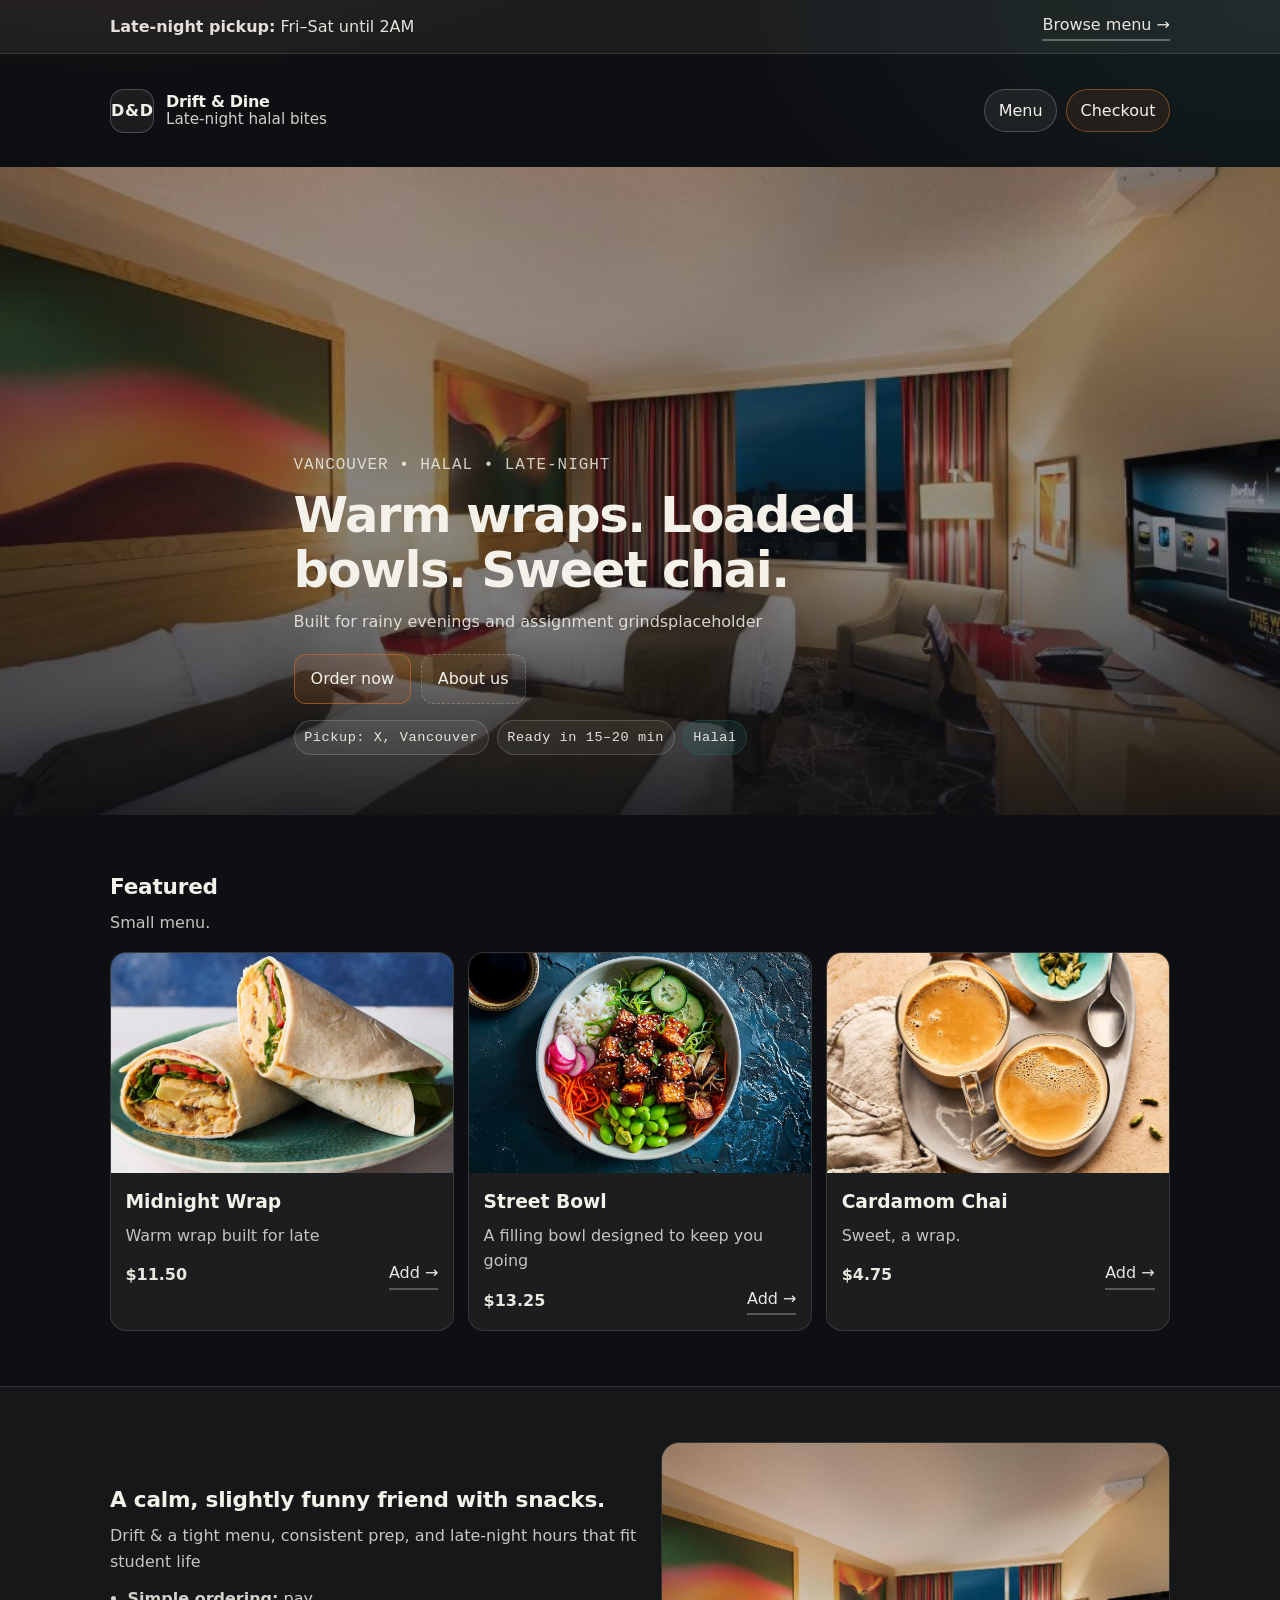
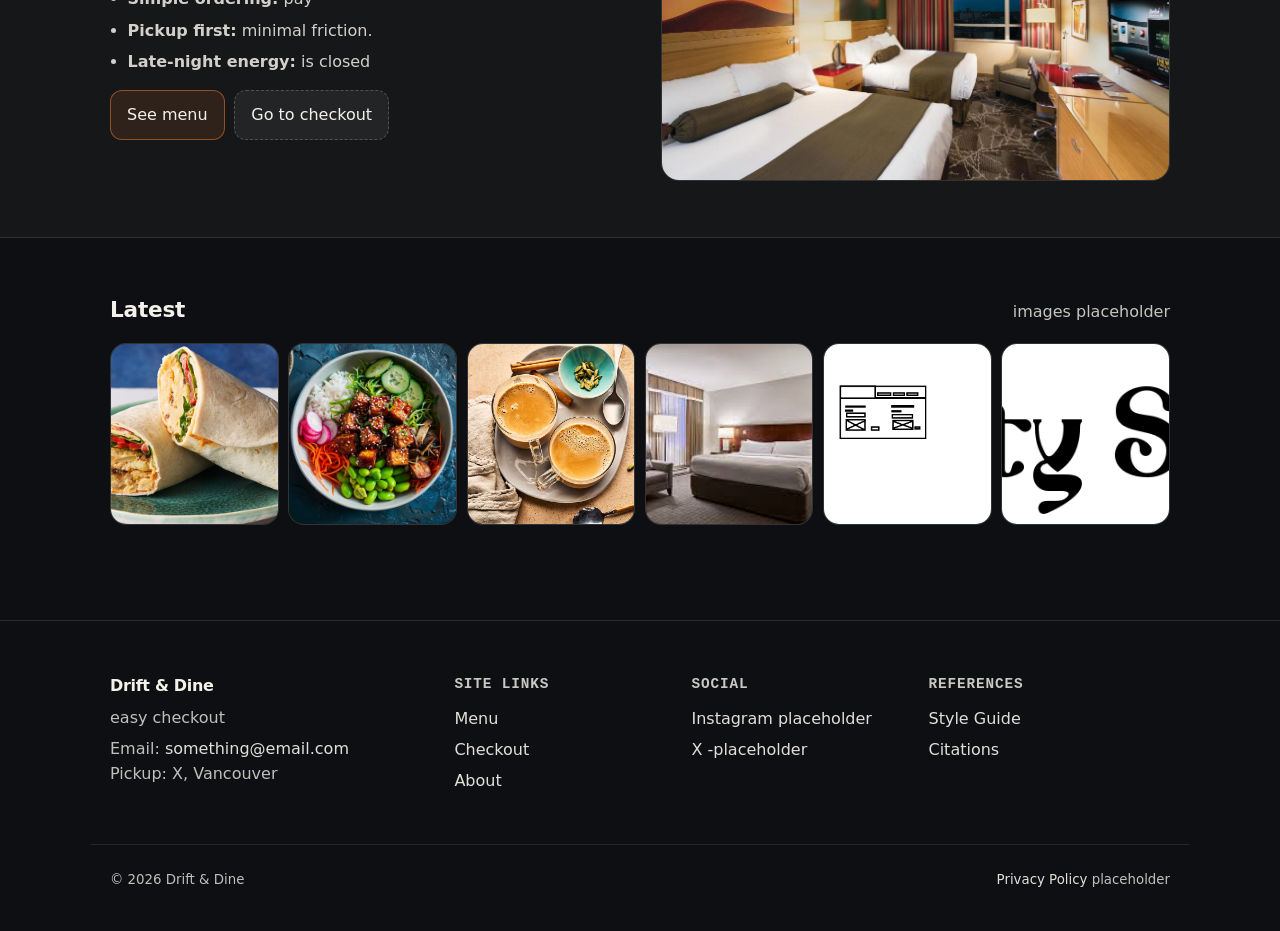
==== index.html @ fa048bf9 "Update index.html" ====
<!-- this is our new HOME -->
<!DOCTYPE html>
<html lang="en">
  <head>
    <meta charset="utf-8" />
    <meta name="viewport" content="width=device-width, initial-scale=1" />
    <title>Drift &amp; Dine Late night halal bites</title>
    <link rel="stylesheet" href="css/main.css" />
  </head>

  <body class="site">
    <a class="skip-link" href="#main">Skip to content</a>

    <div class="noticebar" role="region" aria-label="Announcement">
      <div class="container noticebar__inner">
        <p class="noticebar__text"><strong>Late-night pickup:</strong> Fri–Sat until 2AM</p>
        <a class="noticebar__link" href="prodlist.html">Browse menu →</a>
      </div>
    </div>

    <header class="header header--overlay">
      <div class="container header__row">
        <a class="brand" href="index.html" aria-label="Drift &amp; Dine home">
          <span class="brand__mark" aria-hidden="true">D&amp;D</span>
          <span class="brand__text">
            <span class="brand__name">Drift &amp; Dine</span>
            <span class="brand__tag">Late-night halal bites</span>
          </span>
        </a>
        <nav class="nav" aria-label="Primary">
          <a class="nav__link" href="prodlist.html">Menu</a>
          <a class="nav__link nav__link--cta" href="checkout.html">Checkout</a>
        </nav>
      </div>
    </header>
    <main id="main">
      <section class="hero" aria-label="Hero">
        <div class="hero__bg" aria-hidden="true"></div>
        <div class="hero__overlay" aria-hidden="true"></div>
        <div class="container hero__content">
          <p class="hero__kicker">Vancouver • halal • late-night</p>
          <h1 class="hero__title">Warm wraps. Loaded bowls. Sweet chai.</h1>
          <p class="hero__sub">
            Built for rainy evenings and assignment grindsplaceholder
          </p>
          <div class="hero__actions">
            <a class="btn btn--primary" href="prodlist.html">Order now</a>
            <a class="btn btn--ghost" href="about.html">About us</a>
          </div>

          <div class="chips" aria-label="Quick info">
            <span class="chip">Pickup: X, Vancouver</span>
            <span class="chip">Ready in 15–20 min</span>
            <span class="chip chip--mint">Halal</span>
          </div>
        </div>
      </section>

      <section class="section" aria-label="Featured items">
        <div class="container">
          <header class="section__head">
            <h2 class="section__title">Featured</h2>
            <p class="section__hint">Small menu.</p>
          </header>

          <div class="cards">
            <article class="card" aria-label="Midnight Wrap">
              <a class="card__media" href="prodlist.html#featured">
                <img src="img/featured-wrap.jpg" alt="Midnight Wrap" loading="lazy" />
              </a>
              <div class="card__body">
                <h3 class="card__title">Midnight Wrap</h3>
                <p class="card__desc">Warm wrap built for late</p>
                <div class="card__row">
                  <span class="price">$11.50</span>
                  <a class="link" href="checkout.html">Add →</a>
                </div>
              </div>
            </article>

            <article class="card" aria-label="Street Bowl">
              <a class="card__media" href="prodlist.html#all-items">
                <img src="img/street-bowl.jpg" alt="Street Bowl" loading="lazy" />
              </a>
              <div class="card__body">
                <h3 class="card__title">Street Bowl</h3>
                <p class="card__desc">A filling bowl designed to keep you going</p>
                <div class="card__row">
                  <span class="price">$13.25</span>
                  <a class="link" href="checkout.html">Add →</a>
                </div>
              </div>
            </article>

            <article class="card" aria-label="Cardamom Chai">
              <a class="card__media" href="prodlist.html#all-items">
                <img src="img/chai.jpg" alt="Cardamom Chai" loading="lazy" />
              </a>
              <div class="card__body">
                <h3 class="card__title">Cardamom Chai</h3>
                <p class="card__desc">Sweet, a wrap.</p>
                <div class="card__row">
                  <span class="price">$4.75</span>
                  <a class="link" href="checkout.html">Add →</a>
                </div>
              </div>
            </article>
          </div>
        </div>
      </section>

      <section class="section section--alt" aria-label="Story split">
        <div class="container split">
          <div class="split__copy">
            <h2 class="section__title">A calm, slightly funny friend with snacks.</h2>
            <p class="section__hint">
              Drift &amp; a tight menu, consistent prep, and late-night hours that fit student life
            </p>

            <ul class="bullets">
              <li><strong>Simple ordering:</strong>  pay</li>
              <li><strong>Pickup first:</strong> minimal friction.</li>
              <li><strong>Late-night energy:</strong>  is closed</li>
            </ul>
            <div class="actions">
              <a class="btn btn--primary" href="prodlist.html">See menu</a>
              <a class="btn btn--ghost" href="checkout.html">Go to checkout</a>
            </div>
          </div>
          <div class="split__media">
            <img src="img/room1.jpg" alt="Restaurant atmosphere placeholder" loading="lazy" />
          </div>
        </div>
      </section>

      <section class="section" aria-label="Gallery">
        <div class="container">
          <header class="section__head section__head--row">
            <h2 class="section__title">Latest</h2>
            <p class="section__hint">images placeholder</p>
          </header>

          <div class="grid" role="list" aria-label="Image grid">
            <a class="grid__item" href="prodlist.html" role="listitem"><img src="img/featured-wrap.jpg" alt="Wrap close-up" loading="lazy" /></a>
            <a class="grid__item" href="prodlist.html" role="listitem"><img src="img/street-bowl.jpg" alt="Bowl close-up" loading="lazy" /></a>
            <a class="grid__item" href="prodlist.html" role="listitem"><img src="img/chai.jpg" alt="Chai close-up" loading="lazy" /></a>
            <a class="grid__item" href="about.html" role="listitem"><img src="img/hotel.jfif" alt="Atmosphere placeholder image" loading="lazy" /></a>
            <a class="grid__item" href="about.html" role="listitem"><img src="img/mockup.png" alt="Brand mockup placeholder" loading="lazy" /></a>
            <a class="grid__item" href="about.html" role="listitem"><img src="img/reality-stone.png" alt="Texture placeholder image" loading="lazy" /></a>

            <!-- Steven## add later
              img/gallery-1.jpg
              img/gallery-2.jpg
              img/gallery-3.jpg
            -->
          </div>
        </div>
      </section>
    </main>

    <footer class="footer" aria-label="Site footer">
      <div class="container footer__grid">
        <div class="footer__brand">
          <p class="footer__logo">Drift &amp; Dine</p>
          <p class="footer__muted">
            easy checkout
          </p>
          <p class="footer__muted">
            Email: <a href="mailto:something@email.com">something@email.com</a><br />
            Pickup: X, Vancouver
          </p>
        </div>

        <nav class="footer__col" aria-label="Site links">
          <h2 class="footer__title">Site links</h2>
          <a href="prodlist.html">Menu</a>
          <a href="checkout.html">Checkout</a>
          <a href="about.html">About</a>
        </nav>

        <div class="footer__col" aria-label="Social links">
          <h2 class="footer__title">Social</h2>
          <a href="#">Instagram placeholder</a>
          <a href="#">X -placeholder</a>
        </div>

        <div class="footer__col" aria-label="References">
          <h2 class="footer__title">References</h2>
          <a href="styleguide.html"> Style Guide</a>
          <a href="styleguide.html#citations">Citations</a>
        </div>
      </div>

      <div class="container footer__bar" aria-label="Footer legal">
        <p class="footer__muted"><small>© 2026 Drift &amp; Dine</small></p>
        <p class="footer__muted"><small><a href="#">Privacy Policy</a> placeholder</small></p>
      </div>
    </footer>
  </body>
</html>
---- css/main.css ----
/*  Created a new one, optimized */
*,
*::before,
*::after{
  box-sizing: border-box;
}
html{
  scroll-behavior: smooth;
}
body{
  margin: 0;
  line-height: 1.6;
  -webkit-font-smoothing: antialiased;
  text-rendering: optimizeLegibility;
}
img{
  display: block;
  max-width: 100%;
  height: auto;
}
a{
  color: inherit;
}

/*  tokens  */
:root{
  --bg: #0E0F12;
  --paper: #F4F1EA;
  --ink: #101318;

  --muted-on-dark: rgba(244,241,234,0.80);
  --muted-on-light: rgba(16,19,24,0.72);

  --line-dark: rgba(244,241,234,0.12);
  --line-light: rgba(16,19,24,0.12);

  --accent: #C86B2B;
  --accent-2: #2A7F75;

  --radius: 16px;
  --max: 1100px;

  --mono: ui-monospace, SFMono-Regular, Menlo, Monaco, Consolas, "Liberation Mono", monospace;
  --sans: system-ui, -apple-system, Segoe UI, Roboto, Arial, sans-serif;

  --shadow: 0 18px 48px rgba(0,0,0,0.35);
}

/*  Layout Helpers */
.container{
  max-width: var(--max);
  margin: 0 auto;
  padding: 1.25rem;
}

/*  Skip Link  */
.skip-link{
  position: absolute;
  left: -999px;
  top: 0;
  padding: 0.6rem 0.9rem;
  background: #fff;
  color: var(--ink);
  border-radius: 12px;
  border: 1px solid rgba(16,19,24,0.18);
}
.skip-link:focus{
  left: 1rem;
  top: 1rem;
  z-index: 999;
}

/*  Site Background  */
.site{
  font-family: var(--sans);
  background:
    radial-gradient(1200px 600px at 10% -10%, rgba(200,107,43,0.20), transparent 55%),
    radial-gradient(900px 520px at 100% 0%, rgba(42,127,117,0.14), transparent 60%),
    var(--bg);
  color: var(--paper);
}

/*  Notice Bar  */
.noticebar{
  background: rgba(244,241,234,0.06);
  border-bottom: 1px solid var(--line-dark);
}
.noticebar__inner{
  display: flex;
  align-items: center;
  justify-content: space-between;
  gap: 1rem;
  flex-wrap: wrap;
  padding-top: 0.75rem;
  padding-bottom: 0.75rem;
}
.noticebar__text{
  margin: 0;
  color: rgba(244,241,234,0.92);
}
.noticebar__link{
  color: rgba(244,241,234,0.95);
  text-decoration: none;
  border-bottom: 2px solid rgba(244,241,234,0.32);
  padding-bottom: 0.1rem;
}
.noticebar__link:hover{
  color: var(--accent);
  border-bottom-color: rgba(200,107,43,0.55);
}

/*  Header  */
.header{
  padding: 0.9rem 0;
}
.header--overlay{
  background: transparent;
}
.header__row{
  display: flex;
  align-items: center;
  justify-content: space-between;
  gap: 1rem;
  flex-wrap: wrap;
}

/* Brand */
.brand{
  display: flex;
  gap: 0.75rem;
  align-items: center;
  text-decoration: none;
  color: var(--paper);
}
.brand:focus-visible{
  outline: 3px solid rgba(200,107,43,0.35);
  outline-offset: 4px;
  border-radius: 12px;
}
.brand__mark{
  width: 44px;
  height: 44px;
  border-radius: 14px;
  display: grid;
  place-items: center;
  font-weight: 900;
  letter-spacing: 0.05em;
  border: 1px solid rgba(244,241,234,0.22);
  background: rgba(244,241,234,0.06);
}
.brand__text{
  display: grid;
  line-height: 1.1;
}
.brand__name{
  font-weight: 900;
  letter-spacing: -0.02em;
}
.brand__tag{
  opacity: 0.85;
  font-size: 0.95rem;
}

/* Nav */
.nav{
  display: flex;
  gap: 0.55rem;
  align-items: center;
  flex-wrap: wrap;
  justify-content: flex-end;
}
.nav__link{
  display: inline-block;
  padding: 0.5rem 0.85rem;
  border-radius: 999px;
  text-decoration: none;
  color: var(--paper);
  border: 1px solid rgba(244,241,234,0.22);
  background: rgba(244,241,234,0.06);
  transition: transform 0.2s ease, border-color 0.2s ease, background 0.2s ease;
}
.nav__link:hover{
  border-color: rgba(200,107,43,0.65);
  background: rgba(200,107,43,0.12);
  transform: translateY(-1px);
}
.nav__link:focus-visible{
  outline: 3px solid rgba(200,107,43,0.35);
  outline-offset: 2px;
}
.nav__link[aria-current="page"]{
  border-color: rgba(200,107,43,0.85);
  background: rgba(200,107,43,0.16);
}
.nav__link--cta{
  border-color: rgba(200,107,43,0.55);
  background: rgba(200,107,43,0.10);
}

/* Typography Helpers */
.h1{
  margin: 0;
  font-size: clamp(1.8rem, 3.8vw, 2.6rem);
  letter-spacing: -0.03em;
}
.h3{
  margin: 1rem 0 0.35rem;
  font-size: 1.1rem;
}

/*  Buttons  */
.btn{
  display: inline-block;
  text-align: center;
  padding: 0.7rem 1rem;
  border-radius: 12px;
  border: 1px solid rgba(244,241,234,0.22);
  background: rgba(244,241,234,0.06);
  color: var(--paper);
  text-decoration: none;
  cursor: pointer;
  transition: transform 0.2s ease, border-color 0.2s ease, background 0.2s ease;
}
.btn:hover{
  border-color: rgba(200,107,43,0.75);
  background: rgba(200,107,43,0.12);
  transform: translateY(-1px);
}
.btn:focus-visible{
  outline: 3px solid rgba(200,107,43,0.35);
  outline-offset: 2px;
}
.btn--primary{
  border-color: rgba(200,107,43,0.65);
  background: rgba(200,107,43,0.14);
}
.btn--ghost{
  border-style: dashed;
}

/* actual hero page, not landing.  */
.hero{
  position: relative;
  min-height: 72vh;
  display: grid;
  align-items: end;
  padding: 3rem 0 2.5rem;
}
.hero--short{
  min-height: 52vh;
}
.hero__bg{
  position: absolute;
  inset: 0;
  background: url("../img/room1.jpg") center/cover no-repeat;
  filter: saturate(0.95) contrast(1.05);
}
.hero__bg--about{
  background: url("../img/hotel.jfif") center/cover no-repeat;
}
.hero__overlay{
  position: absolute;
  inset: 0;
  background: linear-gradient(to top, rgba(14,15,18,0.90), rgba(14,15,18,0.42) 45%, rgba(14,15,18,0.22));
}
.hero__content{
  position: relative;
  max-width: 72ch;
}
.hero__kicker{
  margin: 0 0 0.6rem;
  font-family: var(--mono);
  letter-spacing: 0.06em;
  text-transform: uppercase;
  color: rgba(244,241,234,0.82);
}
.hero__title{
  margin: 0 0 0.75rem;
  font-size: clamp(2rem, 4.4vw, 3.1rem);
  line-height: 1.1;
  letter-spacing: -0.03em;
}
.hero__sub{
  margin: 0 0 1.2rem;
  color: rgba(244,241,234,0.85);
}
.hero__actions{
  display: flex;
  gap: 0.6rem;
  flex-wrap: wrap;
  align-items: center;
  margin-top: 0.6rem;
}
.chips{
  display: flex;
  gap: 0.5rem;
  flex-wrap: wrap;
  align-items: center;
  margin-top: 1rem;
}
.chip{
  display: inline-block;
  padding: 0.35rem 0.6rem;
  border-radius: 999px;
  font-family: var(--mono);
  font-size: 0.85rem;
  letter-spacing: 0.04em;
  border: 1px solid rgba(244,241,234,0.18);
  background: rgba(244,241,234,0.06);
  color: rgba(244,241,234,0.92);
}
.chip--mint{
  border-color: rgba(42,127,117,0.28);
  background: rgba(42,127,117,0.16);
}

/*  Sections */
.section{
  padding: 2.2rem 0;
}
.section--alt{
  background: rgba(244,241,234,0.03);
  border-top: 1px solid var(--line-dark);
  border-bottom: 1px solid var(--line-dark);
}
.section__head{
  margin-bottom: 1rem;
}
.section__head--row{
  display: flex;
  align-items: baseline;
  justify-content: space-between;
  gap: 1rem;
  flex-wrap: wrap;
}
.section__title{
  margin: 0;
  font-size: 1.35rem;
  letter-spacing: -0.01em;
}
.section__hint{
  margin: 0.35rem 0 0;
  color: var(--muted-on-dark);
  max-width: 80ch;
}

/*  Cards-home  */
.cards{
  display: grid;
  grid-template-columns: repeat(3, minmax(0, 1fr));
  gap: 0.9rem;
}
.card{
  background: rgba(244,241,234,0.06);
  border: 1px solid rgba(244,241,234,0.12);
  border-radius: var(--radius);
  overflow: hidden;
}
.card__media img{
  width: 100%;
  height: 220px;
  object-fit: cover;
  border: 0;
  border-radius: 0;
}
.card__body{
  padding: 0.9rem;
}
.card__title{
  margin: 0;
}
.card__desc{
  margin: 0.35rem 0 0.75rem;
  color: rgba(244,241,234,0.78);
}
.card__row{
  display: flex;
  justify-content: space-between;
  align-items: center;
  gap: 0.8rem;
}
.price{
  font-weight: 800;
  color: rgba(244,241,234,0.95);
}
.link{
  color: rgba(244,241,234,0.95);
  text-decoration: none;
  border-bottom: 2px solid rgba(244,241,234,0.28);
  padding-bottom: 0.1rem;
}
.link:hover{
  color: var(--accent);
  border-bottom-color: rgba(200,107,43,0.55);
}

/*  Split section  */
.split{
  display: grid;
  grid-template-columns: 1.05fr 1fr;
  gap: 1rem;
  align-items: center;
}
.split__media img{
  border-radius: 18px;
  border: 1px solid rgba(244,241,234,0.12);
}

/* bullets, actions */
.bullets{
  margin: 0.75rem 0 0;
  padding-left: 1.1rem;
  color: rgba(244,241,234,0.85);
}
.bullets li{
  margin: 0.35rem 0;
}
.actions{
  margin-top: 1rem;
  display: flex;
  gap: 0.6rem;
  flex-wrap: wrap;
}

/* Callout */
.callout{
  margin-top: 0.9rem;
  padding: 0.9rem;
  border-radius: var(--radius);
  border: 1px dashed rgba(244,241,234,0.18);
  background: rgba(244,241,234,0.06);
}
.muted{
  color: rgba(244,241,234,0.72);
}

/*  Gallery Grid placeholder for now */
.grid{
  display: grid;
  grid-template-columns: repeat(6, minmax(0, 1fr));
  gap: 0.6rem;
}
.grid__item{
  display: block;
  border-radius: var(--radius);
  overflow: hidden;
  border: 1px solid rgba(244,241,234,0.12);
  background: rgba(244,241,234,0.04);
}
.grid__item img{
  width: 100%;
  height: 180px;
  object-fit: cover;
  border: 0;
  border-radius: 0;
}
.grid__item:hover{
  border-color: rgba(200,107,43,0.55);
}

/*  Footer  */
.footer{
  margin-top: 2.5rem;
  border-top: 1px solid var(--line-dark);
  padding: 2rem 0 1.2rem;
}
.footer a{
  color: rgba(244,241,234,0.92);
  text-decoration: none;
}
.footer a:hover{
  color: var(--accent);
}
.footer__grid{
  display: grid;
  grid-template-columns: 1.2fr 0.8fr 0.8fr 0.9fr;
  gap: 1.4rem;
  align-items: start;
}
.footer__logo{
  margin: 0 0 0.35rem;
  font-weight: 900;
  letter-spacing: -0.02em;
}
.footer__title{
  margin: 0 0 0.6rem;
  font-family: var(--mono);
  letter-spacing: 0.06em;
  text-transform: uppercase;
  font-size: 0.9rem;
  color: rgba(244,241,234,0.82);
}
.footer__muted{
  margin: 0.35rem 0 0;
  color: rgba(244,241,234,0.78);
}
.footer__col a{
  display: block;
  margin: 0.35rem 0;
}
.footer__bar{
  margin-top: 1.5rem;
  padding-top: 1rem;
  border-top: 1px solid rgba(244,241,234,0.10);
  display: flex;
  justify-content: space-between;
  gap: 1rem;
  flex-wrap: wrap;
}

/*  Menu Page Components*/
.subnav{
  display: flex;
  flex-wrap: wrap;
  gap: 0.5rem;
  margin: 0.75rem 0 1rem;
}
.subnav__link{
  display: inline-block;
  padding: 0.45rem 0.75rem;
  border-radius: 999px;
  text-decoration: none;
  border: 1px solid rgba(244,241,234,0.16);
  background: rgba(244,241,234,0.06);
  color: rgba(244,241,234,0.92);
}
.subnav__link:hover{
  border-color: rgba(200,107,43,0.55);
  background: rgba(200,107,43,0.10);
}

/* Featured block */
.feature{
  display: grid;
  grid-template-columns: 1.2fr 1fr;
  gap: 1rem;
  margin-top: 0.5rem;
  padding: 1rem;
  border-radius: var(--radius);
  border: 1px solid rgba(244,241,234,0.12);
  background: linear-gradient(180deg, rgba(200,107,43,0.10), rgba(42,127,117,0.08));
}
.feature__media img{
  width: 100%;
  border-radius: 14px;
  border: 1px solid rgba(244,241,234,0.12);
}
.feature__title{
  margin: 0;
  font-size: 1.4rem;
  letter-spacing: -0.01em;
}
.feature__copy{
  margin: 0.45rem 0 0.7rem;
  color: rgba(244,241,234,0.82);
}
.feature__meta{
  display: flex;
  flex-wrap: wrap;
  gap: 0.5rem;
  align-items: center;
  margin-bottom: 0.75rem;
}
.pill{
  display: inline-block;
  padding: 0.25rem 0.55rem;
  border-radius: 999px;
  font-family: var(--mono);
  font-size: 0.8rem;
  letter-spacing: 0.05em;
  border: 1px solid rgba(244,241,234,0.18);
  background: rgba(244,241,234,0.06);
  color: rgba(244,241,234,0.86);
}
.pill--mint{
  background: rgba(42,127,117,0.18);
  border-color: rgba(42,127,117,0.28);
}

/* Product grid */
.product-grid{
  display: grid;
  grid-template-columns: repeat(3, minmax(0, 1fr));
  gap: 0.9rem;
  margin-top: 0.9rem;
}
.product{
  border: 1px solid rgba(244,241,234,0.12);
  border-radius: var(--radius);
  background: rgba(244,241,234,0.06);
  overflow: hidden;
  display: grid;
  grid-template-rows: auto 1fr;
}
.product__media{
  display: block;
}
.product__media img{
  width: 100%;
  height: 220px;
  object-fit: cover;
  border: 0;
  border-radius: 0;
}
.product__body{
  padding: 0.85rem;
  display: grid;
  gap: 0.35rem;
}
.product__title{
  margin: 0;
  font-size: 1.05rem;
}
.product__desc{
  margin: 0;
  color: rgba(244,241,234,0.78);
}
.product__row{
  display: flex;
  justify-content: space-between;
  align-items: center;
  gap: 0.75rem;
  margin-top: 0.25rem;
}
.pilllink{
  display: inline-block;
  padding: 0.35rem 0.65rem;
  border-radius: 999px;
  font-family: var(--mono);
  font-size: 0.8rem;
  letter-spacing: 0.05em;
  text-decoration: none;
  border: 1px solid rgba(200,107,43,0.55);
  background: rgba(200,107,43,0.12);
  color: rgba(244,241,234,0.92);
}
.pilllink:hover{
  border-color: rgba(200,107,43,0.85);
  background: rgba(200,107,43,0.18);
}
.placeholder{
  display: grid;
  place-items: center;
  height: 220px;
  font-size: 2rem;
  border-bottom: 1px solid rgba(244,241,234,0.12);
  background: rgba(0,0,0,0.18);
  color: rgba(244,241,234,0.70);
}

/* Notice box */
.notice{
  border: 1px dashed rgba(244,241,234,0.18);
  border-radius: var(--radius);
  padding: 0.85rem;
  background: rgba(244,241,234,0.06);
}
.notice p{
  margin: 0.35rem 0;
}

/*  Checkout Components  */
.checkout{
  display: grid;
  grid-template-columns: 1fr 1fr;
  gap: 1rem;
  align-items: start;
  margin-top: 1rem;
}
.panel{
  background: rgba(244,241,234,0.06);
  border: 1px solid rgba(244,241,234,0.12);
  border-radius: var(--radius);
  padding: 1rem;
}
.panel__head{
  display: flex;
  justify-content: space-between;
  align-items: center;
  gap: 0.75rem;
  margin-bottom: 0.6rem;
}
.panel__title{
  margin: 0;
  font-size: 1.15rem;
}
.tag{
  font-family: var(--mono);
  font-size: 0.8rem;
  letter-spacing: 0.06em;
  text-transform: uppercase;
  padding: 0.25rem 0.55rem;
  border-radius: 999px;
  border: 1px solid rgba(244,241,234,0.18);
  background: rgba(244,241,234,0.06);
  color: rgba(244,241,234,0.86);
}

.cart{
  list-style: none;
  padding: 0;
  margin: 0;
}
.cart__row{
  display: flex;
  justify-content: space-between;
  gap: 1rem;
  padding: 0.7rem 0;
  border-bottom: 1px solid rgba(244,241,234,0.10);
}
.cart__row:last-child{
  border-bottom: none;
}
.cart__name{
  font-weight: 800;
}
.cart__meta{
  display: block;
  font-size: 0.92rem;
  color: rgba(244,241,234,0.72);
}
.cart__price{
  font-weight: 800;
}

.totals{
  margin-top: 0.9rem;
  display: grid;
  gap: 0.35rem;
}
.totals__row{
  display: flex;
  justify-content: space-between;
  gap: 1rem;
}
.totals__row--grand{
  margin-top: 0.35rem;
  padding-top: 0.6rem;
  border-top: 1px solid rgba(244,241,234,0.12);
}

/* Forms */
.form{
  display: grid;
  gap: 0.9rem;
}
.fieldset{
  border: 1px dashed rgba(244,241,234,0.18);
  border-radius: 14px;
  padding: 0.8rem;
  background: rgba(0,0,0,0.12);
  margin: 0;
}
legend{
  font-family: var(--mono);
  font-size: 0.85rem;
  letter-spacing: 0.06em;
  text-transform: uppercase;
  padding: 0 0.4rem;
  color: rgba(244,241,234,0.78);
}
.field{
  display: grid;
  gap: 0.35rem;
  margin-top: 0.55rem;
}
.field:first-child{
  margin-top: 0;
}
label{
  display: inline-block;
  margin: 0.35rem 0 0.25rem;
  font-weight: 700;
  color: rgba(244,241,234,0.90);
  border-bottom: 2px solid rgba(244,241,234,0.14);
  padding-bottom: 0.15rem;
}
input[type="text"],
input[type="email"],
input[type="tel"]{
  width: 100%;
  padding: 0.65rem 0.8rem;
  border-radius: 12px;
  border: 1px solid rgba(244,241,234,0.18);
  background: rgba(244,241,234,0.06);
  color: rgba(244,241,234,0.92);
  transition: border-color 0.2s ease, box-shadow 0.2s ease, background 0.2s ease;
}
input::placeholder{
  color: rgba(244,241,234,0.60);
}
input:hover{
  border-color: rgba(244,241,234,0.28);
}
input:focus{
  outline: none;
  border-color: rgba(200,107,43,0.75);
  box-shadow: 0 0 0 4px rgba(200,107,43,0.18);
}
.choice{
  display: flex;
  gap: 0.6rem;
  align-items: baseline;
  margin-top: 0.45rem;
  color: rgba(244,241,234,0.90);
}
input[type="radio"]{
  accent-color: var(--accent);
}

/* Payment  */
.fieldgrid{
  display: grid;
  grid-template-columns: 1fr 1fr 1fr;
  gap: 0.6rem;
  margin-top: 0.75rem;
}

.actions--stack{
  display: grid;
  gap: 0.55rem;
}

/*  Team  */
.team{
  display: grid;
  grid-template-columns: repeat(3, minmax(0, 1fr));
  gap: 0.9rem;
}
.person{
  border-radius: var(--radius);
  border: 1px solid rgba(244,241,234,0.12);
  background: rgba(244,241,234,0.06);
  padding: 0.9rem;
  display: grid;
  gap: 0.7rem;
}
.person__media{
  height: 160px;
  border-radius: var(--radius);
  border: 1px dashed rgba(244,241,234,0.22);
  display: grid;
  place-items: center;
  color: rgba(244,241,234,0.75);
  background: rgba(0,0,0,0.16);
}
.person__name{
  margin: 0;
}

/*  Responsiveness added/updated */
@media (max-width: 980px){
  .cards{ grid-template-columns: 1fr 1fr; }
  .grid{ grid-template-columns: repeat(3, minmax(0, 1fr)); }
  .split{ grid-template-columns: 1fr; }
  .footer__grid{ grid-template-columns: 1fr 1fr; }
  .feature{ grid-template-columns: 1fr; }
  .product-grid{ grid-template-columns: repeat(2, minmax(0, 1fr)); }
  .checkout{ grid-template-columns: 1fr; }
  .team{ grid-template-columns: 1fr 1fr; }
}
@media (max-width: 560px){
  .nav__link{ width: 100%; text-align: center; }
  .cards{ grid-template-columns: 1fr; }
  .grid{ grid-template-columns: 1fr 1fr; }
  .product-grid{ grid-template-columns: 1fr; }
  .fieldgrid{ grid-template-columns: 1fr; }
  .team{ grid-template-columns: 1fr; }
}
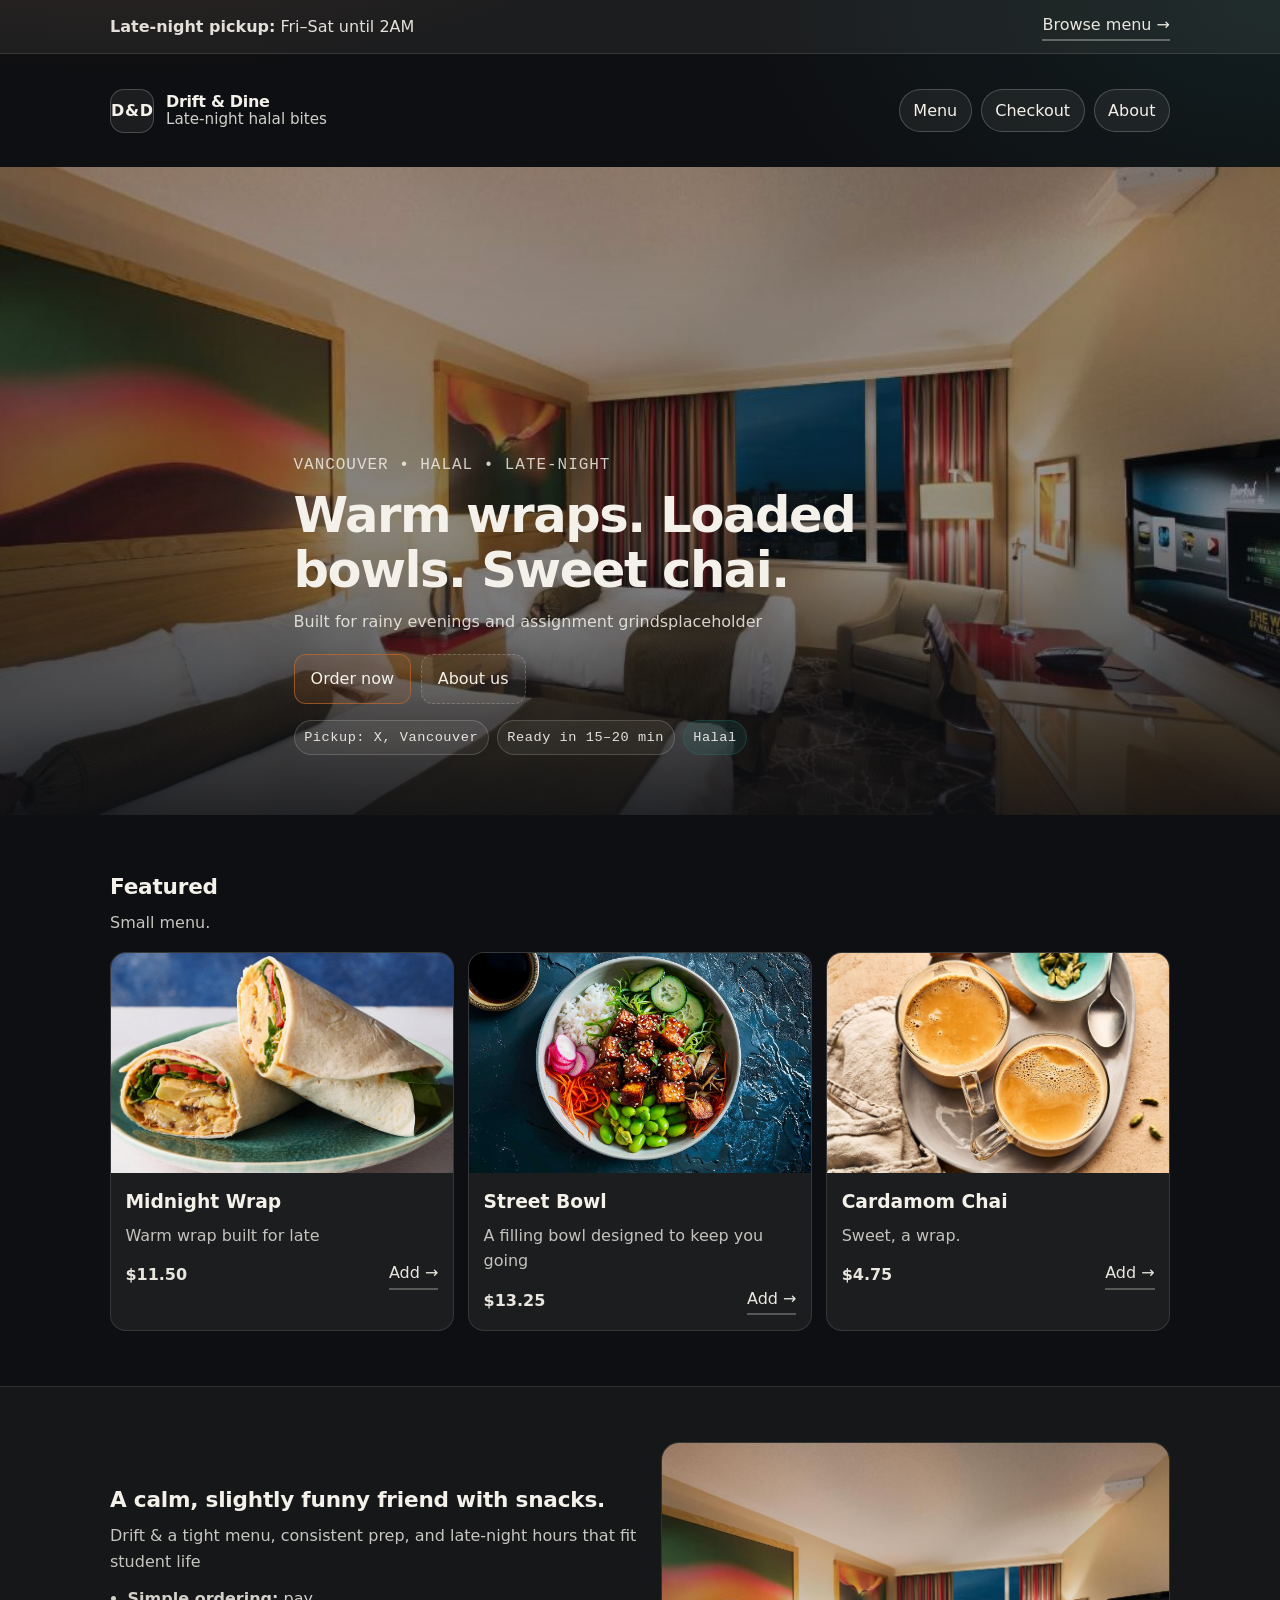
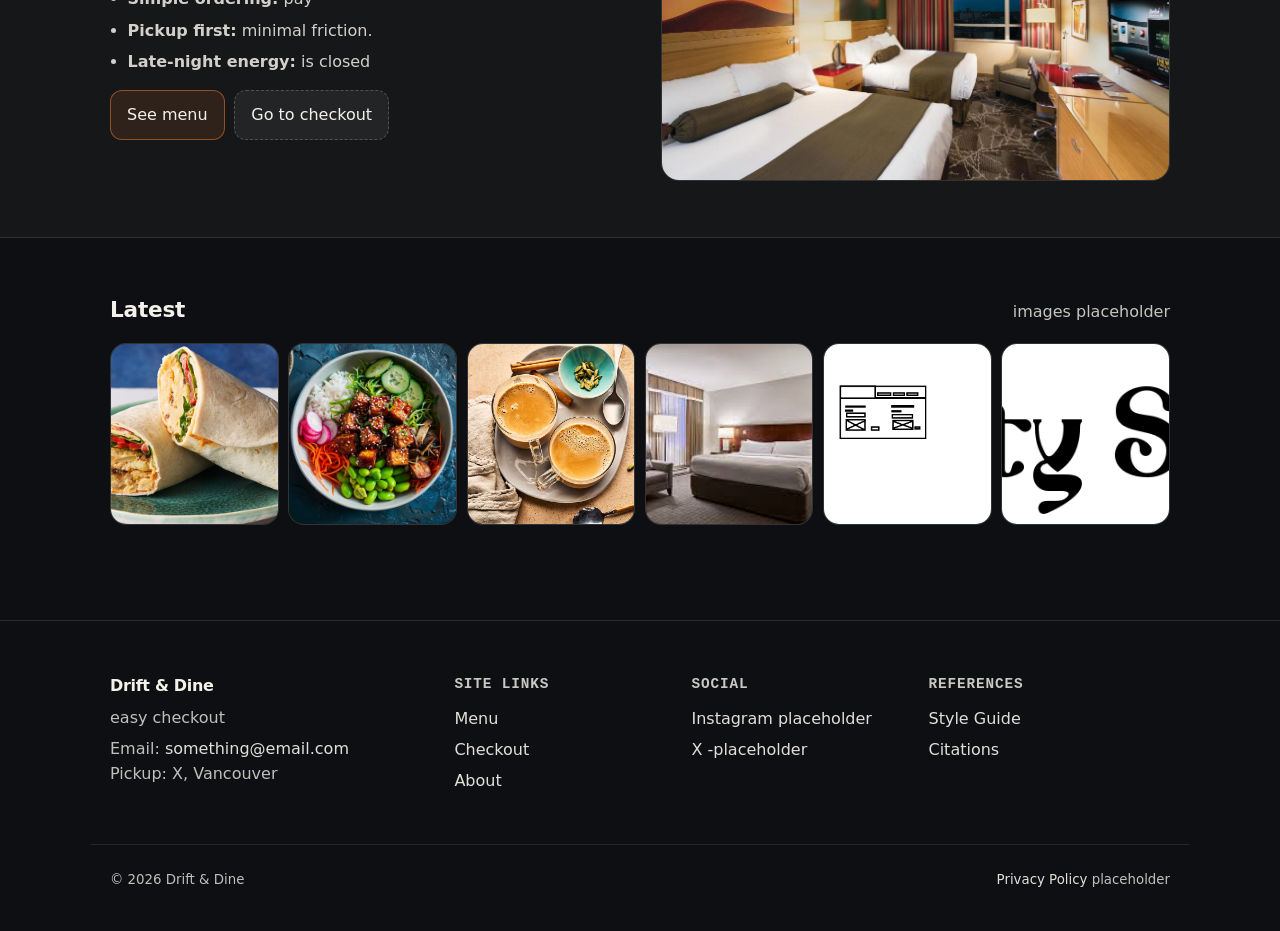
==== commit a1af6f19: "Fixed certain hover issues in nav bar, added about page to nav bar for clarification, added hover to" ====
--- a/index.html
+++ b/index.html
@@ -4,7 +4,7 @@
   <head>
     <meta charset="utf-8" />
     <meta name="viewport" content="width=device-width, initial-scale=1" />
-    <title>Drift &amp; Dine Late night halal bites</title>
+    <title>Drift &amp; Dine</title>
     <link rel="stylesheet" href="css/main.css" />
   </head>
 
@@ -29,7 +29,9 @@
         </a>
         <nav class="nav" aria-label="Primary">
           <a class="nav__link" href="prodlist.html">Menu</a>
-          <a class="nav__link nav__link--cta" href="checkout.html">Checkout</a>
+          <a class="nav__link" href="checkout.html">Checkout</a>
+          <a class="nav__link" href="about.html">About</a>
+
         </nav>
       </div>
     </header>
--- a/css/main.css
+++ b/css/main.css
@@ -132,6 +132,13 @@
   text-decoration: none;
   color: var(--paper);
 }
+
+.brand:hover{
+  color: rgba(200,107,43,0.85);
+  transform: translateY(-1px);
+  transition: 0.2s;
+}
+
 .brand:focus-visible{
   outline: 3px solid rgba(200,107,43,0.35);
   outline-offset: 4px;
@@ -192,10 +199,12 @@
   border-color: rgba(200,107,43,0.85);
   background: rgba(200,107,43,0.16);
 }
-.nav__link--cta{
+
+/* Unused, experimentative testing on nav link color */
+/* .nav__link--cta{
   border-color: rgba(200,107,43,0.55);
   background: rgba(200,107,43,0.10);
-}
+} */
 
 /* Typography Helpers */
 .h1{
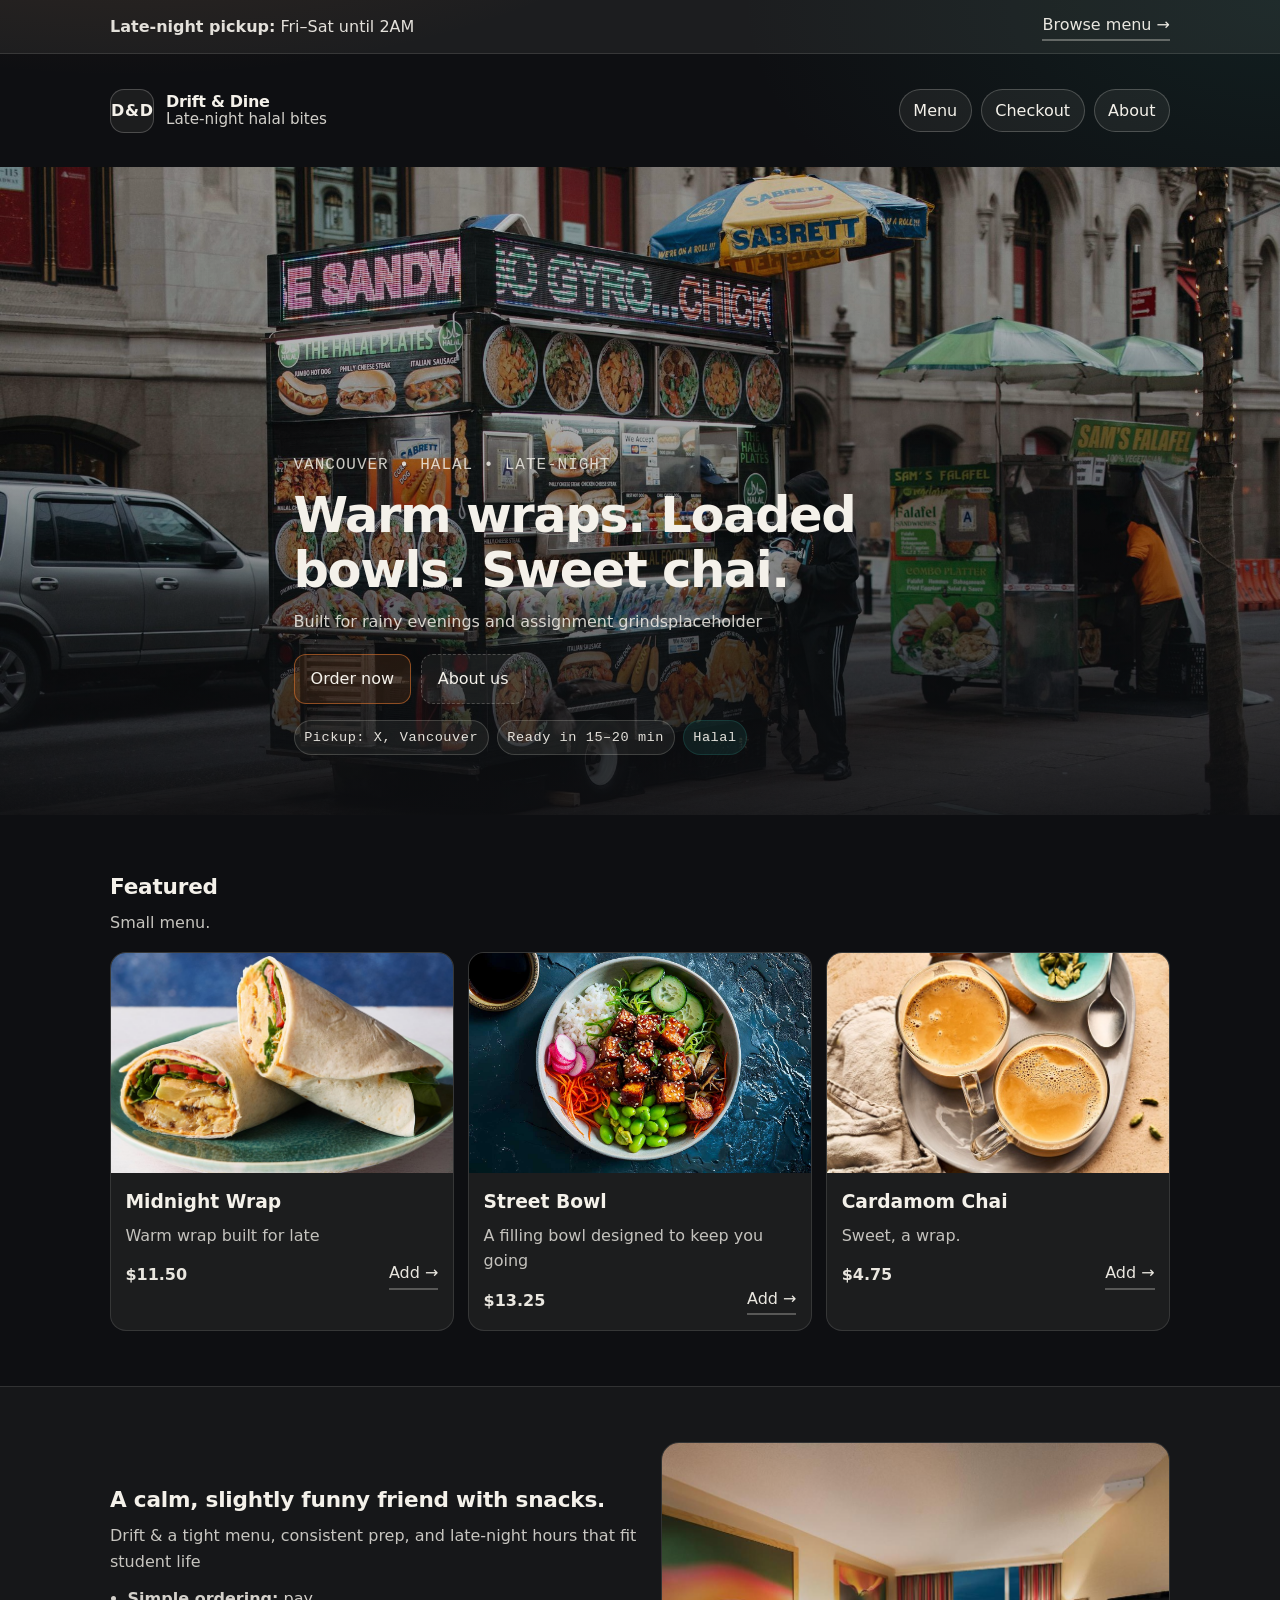
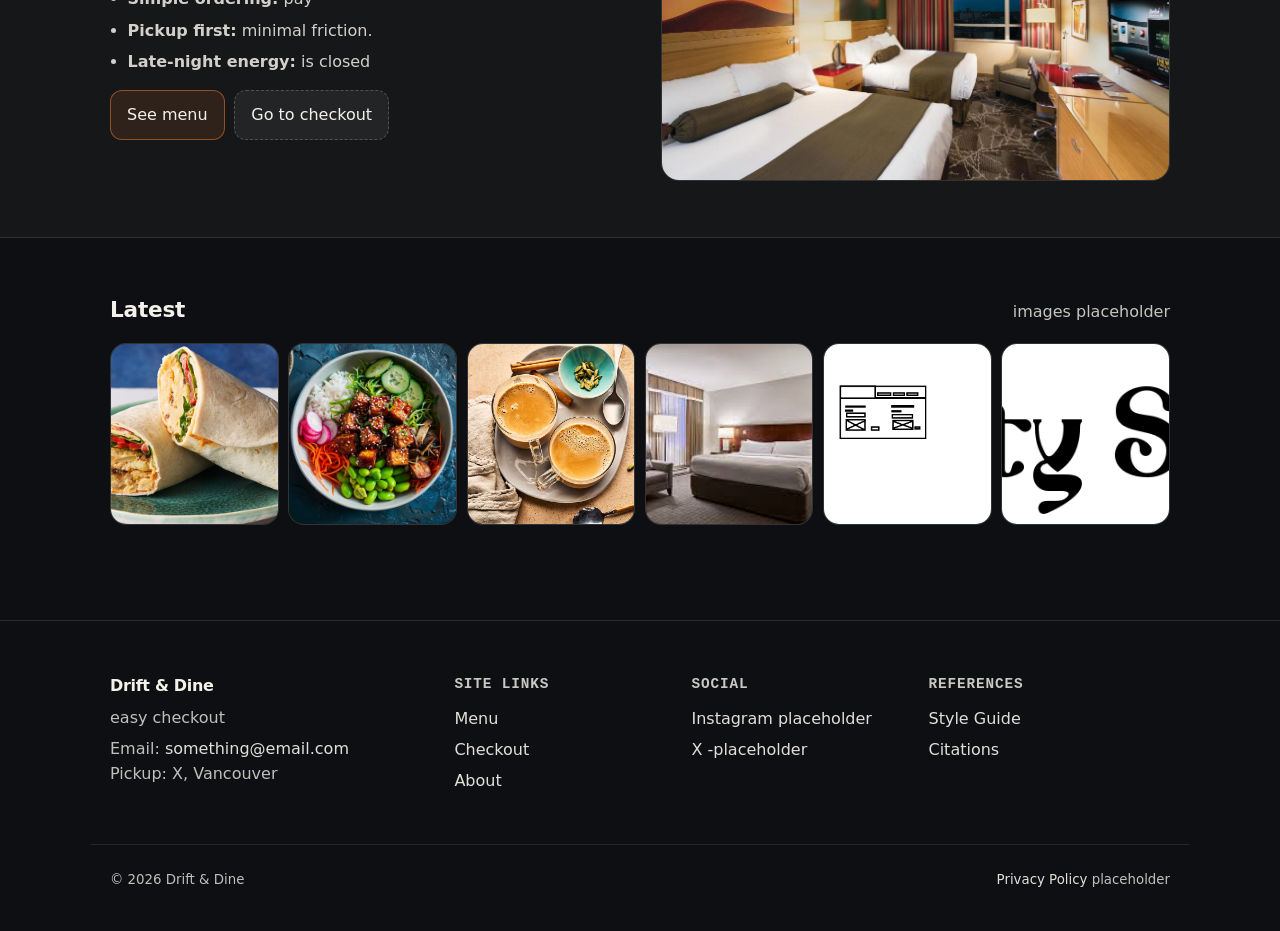
==== commit 2e31e56f: "changed images on landing and about pages." ====
--- a/index.html
+++ b/index.html
@@ -150,7 +150,7 @@
             <a class="grid__item" href="about.html" role="listitem"><img src="img/mockup.png" alt="Brand mockup placeholder" loading="lazy" /></a>
             <a class="grid__item" href="about.html" role="listitem"><img src="img/reality-stone.png" alt="Texture placeholder image" loading="lazy" /></a>
 
-            <!-- Steven## add later
+            <!-- add later
               img/gallery-1.jpg
               img/gallery-2.jpg
               img/gallery-3.jpg
--- a/css/main.css
+++ b/css/main.css
@@ -261,11 +261,19 @@
 .hero__bg{
   position: absolute;
   inset: 0;
-  background: url("../img/room1.jpg") center/cover no-repeat;
+  background: url("../img/food-cart.jpg") center/cover no-repeat;
   filter: saturate(0.95) contrast(1.05);
 }
 .hero__bg--about{
-  background: url("../img/hotel.jfif") center/cover no-repeat;
+  background: url("../img/kitchen.jpg") center/cover no-repeat;
+}
+
+.hero__bg img{
+  width: 100%;
+  height: 220px;
+  object-fit: cover;
+  border: 0;
+  border-radius: 0;
 }
 .hero__overlay{
   position: absolute;
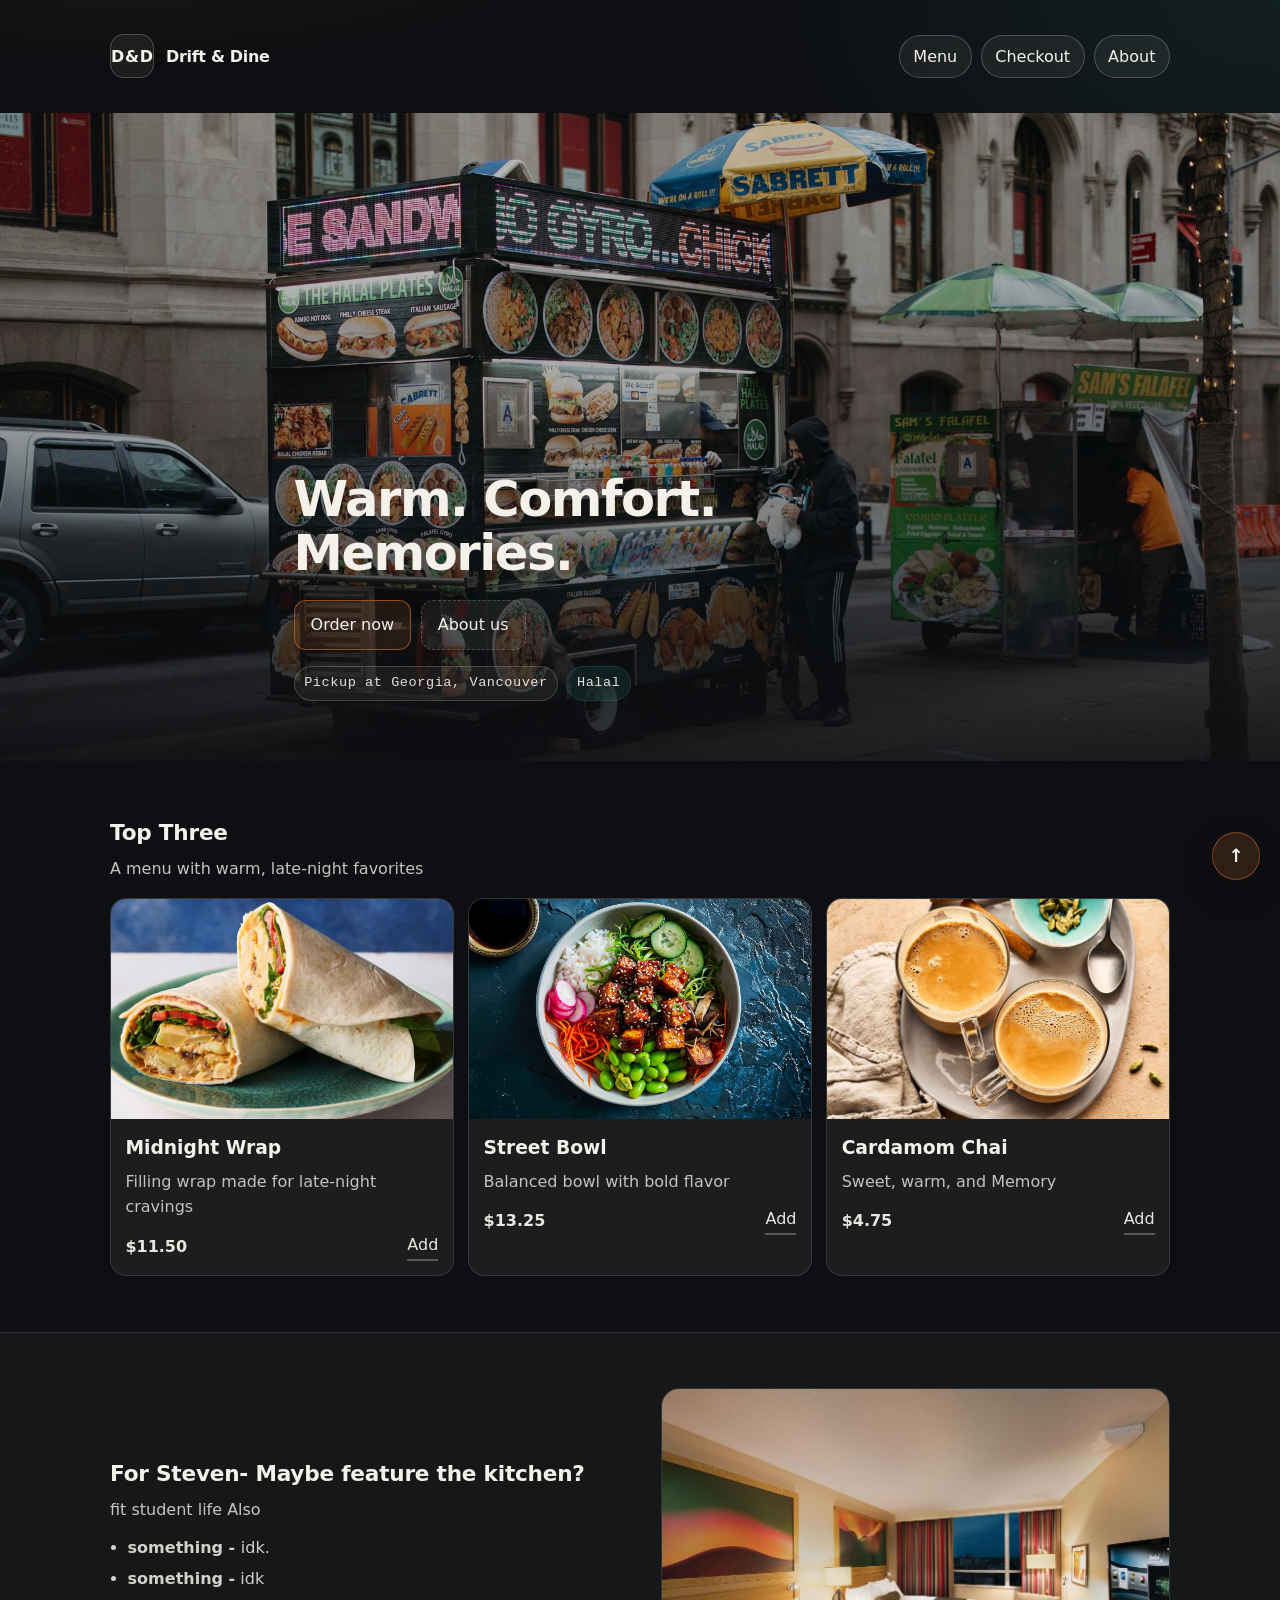
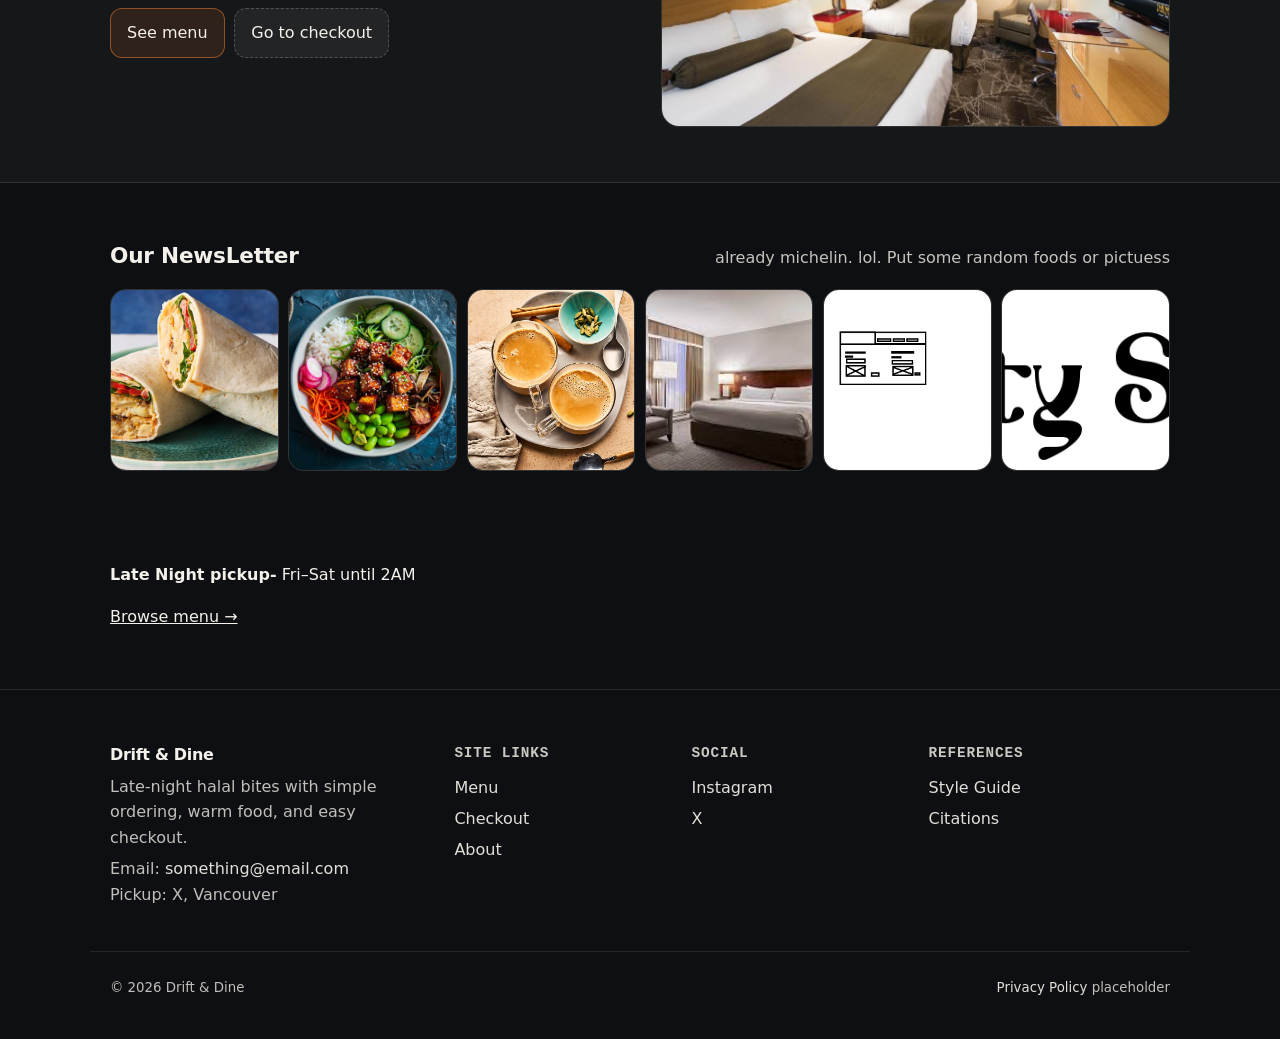
==== commit 6b3bf959: "Almost Final Changes- tawsif" ====
--- a/index.html
+++ b/index.html
@@ -1,4 +1,3 @@
-<!-- this is our new HOME -->
 <!DOCTYPE html>
 <html lang="en">
   <head>
@@ -7,31 +6,20 @@
     <title>Drift &amp; Dine</title>
     <link rel="stylesheet" href="css/main.css" />
   </head>
-
-  <body class="site">
+  <body class="site" id="top">
     <a class="skip-link" href="#main">Skip to content</a>
-
-    <div class="noticebar" role="region" aria-label="Announcement">
-      <div class="container noticebar__inner">
-        <p class="noticebar__text"><strong>Late-night pickup:</strong> Fri–Sat until 2AM</p>
-        <a class="noticebar__link" href="prodlist.html">Browse menu →</a>
-      </div>
-    </div>
-
     <header class="header header--overlay">
       <div class="container header__row">
         <a class="brand" href="index.html" aria-label="Drift &amp; Dine home">
           <span class="brand__mark" aria-hidden="true">D&amp;D</span>
           <span class="brand__text">
             <span class="brand__name">Drift &amp; Dine</span>
-            <span class="brand__tag">Late-night halal bites</span>
           </span>
         </a>
         <nav class="nav" aria-label="Primary">
           <a class="nav__link" href="prodlist.html">Menu</a>
-          <a class="nav__link" href="checkout.html">Checkout</a>
+          <a class="nav__link nav__link--cta" href="checkout.html">Checkout</a>
           <a class="nav__link" href="about.html">About</a>
-
         </nav>
       </div>
     </header>
@@ -40,89 +28,84 @@
         <div class="hero__bg" aria-hidden="true"></div>
         <div class="hero__overlay" aria-hidden="true"></div>
         <div class="container hero__content">
-          <p class="hero__kicker">Vancouver • halal • late-night</p>
-          <h1 class="hero__title">Warm wraps. Loaded bowls. Sweet chai.</h1>
+          <h1 class="hero__title">Warm. Comfort. Memories.</h1>
           <p class="hero__sub">
-            Built for rainy evenings and assignment grindsplaceholder
           </p>
           <div class="hero__actions">
             <a class="btn btn--primary" href="prodlist.html">Order now</a>
             <a class="btn btn--ghost" href="about.html">About us</a>
           </div>
-
           <div class="chips" aria-label="Quick info">
-            <span class="chip">Pickup: X, Vancouver</span>
-            <span class="chip">Ready in 15–20 min</span>
+            <span class="chip">Pickup at Georgia, Vancouver</span>
             <span class="chip chip--mint">Halal</span>
           </div>
         </div>
       </section>
-
       <section class="section" aria-label="Featured items">
         <div class="container">
           <header class="section__head">
-            <h2 class="section__title">Featured</h2>
-            <p class="section__hint">Small menu.</p>
+            <h2 class="section__title">Top Three</h2>
+            <p class="section__hint">A menu with warm, late-night favorites</p>
           </header>
-
           <div class="cards">
             <article class="card" aria-label="Midnight Wrap">
-              <a class="card__media" href="prodlist.html#featured">
+              <a class="card__media" href="midnight-wrap.html">
                 <img src="img/featured-wrap.jpg" alt="Midnight Wrap" loading="lazy" />
               </a>
               <div class="card__body">
-                <h3 class="card__title">Midnight Wrap</h3>
-                <p class="card__desc">Warm wrap built for late</p>
+                <h3 class="card__title">
+                  <a class="title-link" href="midnight-wrap.html">Midnight Wrap</a>
+                </h3>
+                <p class="card__desc">Filling wrap made for late-night cravings</p>
                 <div class="card__row">
                   <span class="price">$11.50</span>
-                  <a class="link" href="checkout.html">Add →</a>
+                  <a class="link" href="checkout.html">Add</a>
                 </div>
               </div>
             </article>
-
             <article class="card" aria-label="Street Bowl">
-              <a class="card__media" href="prodlist.html#all-items">
+              <a class="card__media" href="street-bowl.html">
                 <img src="img/street-bowl.jpg" alt="Street Bowl" loading="lazy" />
               </a>
               <div class="card__body">
-                <h3 class="card__title">Street Bowl</h3>
-                <p class="card__desc">A filling bowl designed to keep you going</p>
+                <h3 class="card__title">
+                  <a class="title-link" href="street-bowl.html">Street Bowl</a>
+                </h3>
+                <p class="card__desc"> Balanced bowl with bold flavor</p>
                 <div class="card__row">
                   <span class="price">$13.25</span>
-                  <a class="link" href="checkout.html">Add →</a>
+                  <a class="link" href="checkout.html">Add</a>
                 </div>
               </div>
             </article>
-
             <article class="card" aria-label="Cardamom Chai">
-              <a class="card__media" href="prodlist.html#all-items">
+              <a class="card__media" href="cardamom-chai.html">
                 <img src="img/chai.jpg" alt="Cardamom Chai" loading="lazy" />
               </a>
               <div class="card__body">
-                <h3 class="card__title">Cardamom Chai</h3>
-                <p class="card__desc">Sweet, a wrap.</p>
+                <h3 class="card__title">
+                  <a class="title-link" href="cardamom-chai.html">Cardamom Chai</a>
+                </h3>
+                <p class="card__desc">Sweet, warm, and Memory</p>
                 <div class="card__row">
                   <span class="price">$4.75</span>
-                  <a class="link" href="checkout.html">Add →</a>
+                  <a class="link" href="checkout.html">Add</a>
                 </div>
               </div>
             </article>
           </div>
         </div>
       </section>
-
       <section class="section section--alt" aria-label="Story split">
         <div class="container split">
           <div class="split__copy">
-            <h2 class="section__title">A calm, slightly funny friend with snacks.</h2>
+            <h2 class="section__title">For Steven- Maybe feature the kitchen?</h2>
             <p class="section__hint">
-              Drift &amp; a tight menu, consistent prep, and late-night hours that fit student life
+               fit student life Also 
             </p>
-
             <ul class="bullets">
-              <li><strong>Simple ordering:</strong>  pay</li>
-              <li><strong>Pickup first:</strong> minimal friction.</li>
-              <li><strong>Late-night energy:</strong>  is closed</li>
+              <li><strong>something - </strong>idk.</li>
+              <li><strong>something -</strong> idk</li>
             </ul>
             <div class="actions">
               <a class="btn btn--primary" href="prodlist.html">See menu</a>
@@ -130,42 +113,55 @@
             </div>
           </div>
           <div class="split__media">
-            <img src="img/room1.jpg" alt="Restaurant atmosphere placeholder" loading="lazy" />
+            <img src="img/room1.jpg" alt="Restaurant atmosphere" loading="lazy" />
           </div>
         </div>
       </section>
-
       <section class="section" aria-label="Gallery">
         <div class="container">
           <header class="section__head section__head--row">
-            <h2 class="section__title">Latest</h2>
-            <p class="section__hint">images placeholder</p>
+            <h2 class="section__title">Our NewsLetter</h2>
+            <p class="section__hint">already michelin. lol. Put some random foods or pictuess</p>
           </header>
-
           <div class="grid" role="list" aria-label="Image grid">
-            <a class="grid__item" href="prodlist.html" role="listitem"><img src="img/featured-wrap.jpg" alt="Wrap close-up" loading="lazy" /></a>
-            <a class="grid__item" href="prodlist.html" role="listitem"><img src="img/street-bowl.jpg" alt="Bowl close-up" loading="lazy" /></a>
-            <a class="grid__item" href="prodlist.html" role="listitem"><img src="img/chai.jpg" alt="Chai close-up" loading="lazy" /></a>
-            <a class="grid__item" href="about.html" role="listitem"><img src="img/hotel.jfif" alt="Atmosphere placeholder image" loading="lazy" /></a>
-            <a class="grid__item" href="about.html" role="listitem"><img src="img/mockup.png" alt="Brand mockup placeholder" loading="lazy" /></a>
-            <a class="grid__item" href="about.html" role="listitem"><img src="img/reality-stone.png" alt="Texture placeholder image" loading="lazy" /></a>
-
-            <!-- add later
-              img/gallery-1.jpg
-              img/gallery-2.jpg
-              img/gallery-3.jpg
-            -->
+            <a class="grid__item" href="midnight-wrap.html" role="listitem">
+              <img src="img/featured-wrap.jpg" alt="Wrap close-up" loading="lazy" />
+            </a>
+            <a class="grid__item" href="street-bowl.html" role="listitem">
+              <img src="img/street-bowl.jpg" alt="Bowl close-up" loading="lazy" />
+            </a>
+            <a class="grid__item" href="cardamom-chai.html" role="listitem">
+              <img src="img/chai.jpg" alt="Chai close-up" loading="lazy" />
+            </a>
+            <a class="grid__item" href="about.html" role="listitem">
+              <img src="img/hotel.jfif" alt="Atmosphere image" loading="lazy" />
+            </a>
+            <a class="grid__item" href="about.html" role="listitem">
+              <img src="img/mockup.png" alt="Brand mockup" loading="lazy" />
+            </a>
+            <a class="grid__item" href="about.html" role="listitem">
+              <img src="img/reality-stone.png" alt="Texture image" loading="lazy" />
+            </a>
           </div>
         </div>
       </section>
     </main>
+
+    <section class="footer-note" aria-label="Late-night pickup note">
+      <div class="container footer-note__inner">
+        <p><strong>Late Night pickup-</strong> Fri–Sat until 2AM</p>
+        <a href="prodlist.html">Browse menu →</a>
+      </div>
+    </section>
+
+    <a class="backtotop" href="#top" aria-label="Back to top">↑</a>
 
     <footer class="footer" aria-label="Site footer">
       <div class="container footer__grid">
         <div class="footer__brand">
           <p class="footer__logo">Drift &amp; Dine</p>
           <p class="footer__muted">
-            easy checkout
+            Late-night halal bites with simple ordering, warm food, and easy checkout.
           </p>
           <p class="footer__muted">
             Email: <a href="mailto:something@email.com">something@email.com</a><br />
@@ -182,13 +178,13 @@
 
         <div class="footer__col" aria-label="Social links">
           <h2 class="footer__title">Social</h2>
-          <a href="#">Instagram placeholder</a>
-          <a href="#">X -placeholder</a>
+          <a href="#">Instagram</a>
+          <a href="#">X</a>
         </div>
 
         <div class="footer__col" aria-label="References">
           <h2 class="footer__title">References</h2>
-          <a href="styleguide.html"> Style Guide</a>
+          <a href="styleguide.html">Style Guide</a>
           <a href="styleguide.html#citations">Citations</a>
         </div>
       </div>
--- a/css/main.css
+++ b/css/main.css
@@ -1,4 +1,3 @@
-/*  Created a new one, optimized */
 *,
 *::before,
 *::after{
@@ -21,28 +20,21 @@
 a{
   color: inherit;
 }
-
 /*  tokens  */
 :root{
   --bg: #0E0F12;
   --paper: #F4F1EA;
   --ink: #101318;
-
   --muted-on-dark: rgba(244,241,234,0.80);
   --muted-on-light: rgba(16,19,24,0.72);
-
   --line-dark: rgba(244,241,234,0.12);
   --line-light: rgba(16,19,24,0.12);
-
   --accent: #C86B2B;
   --accent-2: #2A7F75;
-
   --radius: 16px;
   --max: 1100px;
-
   --mono: ui-monospace, SFMono-Regular, Menlo, Monaco, Consolas, "Liberation Mono", monospace;
   --sans: system-ui, -apple-system, Segoe UI, Roboto, Arial, sans-serif;
-
   --shadow: 0 18px 48px rgba(0,0,0,0.35);
 }
 
@@ -52,22 +44,113 @@
   margin: 0 auto;
   padding: 1.25rem;
 }
-
 /*  Skip Link  */
 .skip-link{
-  position: absolute;
-  left: -999px;
-  top: 0;
-  padding: 0.6rem 0.9rem;
-  background: #fff;
-  color: var(--ink);
-  border-radius: 12px;
-  border: 1px solid rgba(16,19,24,0.18);
-}
-.skip-link:focus{
-  left: 1rem;
-  top: 1rem;
-  z-index: 999;
+  display: none !important;
+}
+/* back to top button */
+.backtotop{
+  position: fixed;
+  right: 1.25rem;
+  bottom: 1.25rem;
+  width: 3rem;
+  height: 3rem;
+  display: grid;
+  place-items: center;
+  border-radius: 999px;
+  text-decoration: none;
+  font-size: 1.15rem;
+  font-weight: 800;
+  color: var(--paper);
+  background: rgba(200,107,43,0.18);
+  border: 1px solid rgba(200,107,43,0.55);
+  box-shadow: 0 12px 32px rgba(0,0,0,0.28);
+  backdrop-filter: blur(10px);
+  z-index: 200;
+  transition: transform 0.2s ease, background 0.2s ease, border-color 0.2s ease;
+}
+.backtotop:hover{
+  transform: translateY(-2px);
+  background: rgba(200,107,43,0.24);
+  border-color: rgba(200,107,43,0.8);
+}
+.backtotop:focus-visible{
+  outline: 3px solid rgba(200,107,43,0.35);
+  outline-offset: 3px;
+}
+/* menu card click behavior polish */
+.product__media{
+  display: block;
+}
+.product__media img{
+  width: 100%;
+  height: 220px;
+  object-fit: cover;
+  border: 0;
+  border-radius: 0;
+}
+.product__title{
+  margin: 0;
+  font-size: 1.05rem;
+}
+.title-link{
+  color: inherit;
+  text-decoration: none;
+}
+.title-link:hover{
+  color: var(--accent);
+}
+.title-link:focus-visible{
+  outline: 3px solid rgba(200,107,43,0.35);
+  outline-offset: 2px;
+  border-radius: 6px;
+}
+.feature__media--link{
+  display: block;
+}
+.feature__media--link img{
+  transition: transform 0.25s ease;
+}
+.feature__media--link:hover img{
+  transform: scale(1.01);
+}
+.detail{
+  display: grid;
+  grid-template-columns: 1.05fr 1fr;
+  gap: 1.25rem;
+  align-items: start;
+}
+.detail__media img{
+  width: 100%;
+  border-radius: 18px;
+  border: 1px solid rgba(244,241,234,0.12);
+  object-fit: cover;
+}
+.detail__content{
+  display: grid;
+  gap: 0.9rem;
+}
+.detail__lead{
+  margin: 0;
+  color: rgba(244,241,234,0.84);
+  max-width: 60ch;
+}
+.detail__meta{
+  display: flex;
+  flex-wrap: wrap;
+  gap: 0.5rem;
+  align-items: center;
+}
+.detail__section{
+  padding-top: 0.3rem;
+  border-top: 1px solid rgba(244,241,234,0.08);
+}
+
+/* responsive */
+@media (max-width: 980px){
+  .detail{
+    grid-template-columns: 1fr;
+  }
 }
 
 /*  Site Background  */
@@ -199,13 +282,6 @@
   border-color: rgba(200,107,43,0.85);
   background: rgba(200,107,43,0.16);
 }
-
-/* Unused, experimentative testing on nav link color */
-/* .nav__link--cta{
-  border-color: rgba(200,107,43,0.55);
-  background: rgba(200,107,43,0.10);
-} */
-
 /* Typography Helpers */
 .h1{
   margin: 0;
@@ -216,7 +292,6 @@
   margin: 1rem 0 0.35rem;
   font-size: 1.1rem;
 }
-
 /*  Buttons  */
 .btn{
   display: inline-block;
@@ -267,7 +342,6 @@
 .hero__bg--about{
   background: url("../img/kitchen.jpg") center/cover no-repeat;
 }
-
 .hero__bg img{
   width: 100%;
   height: 220px;
@@ -330,7 +404,6 @@
   border-color: rgba(42,127,117,0.28);
   background: rgba(42,127,117,0.16);
 }
-
 /*  Sections */
 .section{
   padding: 2.2rem 0;
@@ -360,7 +433,6 @@
   color: var(--muted-on-dark);
   max-width: 80ch;
 }
-
 /*  Cards-home  */
 .cards{
   display: grid;
@@ -410,7 +482,6 @@
   color: var(--accent);
   border-bottom-color: rgba(200,107,43,0.55);
 }
-
 /*  Split section  */
 .split{
   display: grid;
@@ -422,7 +493,6 @@
   border-radius: 18px;
   border: 1px solid rgba(244,241,234,0.12);
 }
-
 /* bullets, actions */
 .bullets{
   margin: 0.75rem 0 0;
@@ -438,7 +508,6 @@
   gap: 0.6rem;
   flex-wrap: wrap;
 }
-
 /* Callout */
 .callout{
   margin-top: 0.9rem;
@@ -450,7 +519,6 @@
 .muted{
   color: rgba(244,241,234,0.72);
 }
-
 /*  Gallery Grid placeholder for now */
 .grid{
   display: grid;
@@ -474,7 +542,6 @@
 .grid__item:hover{
   border-color: rgba(200,107,43,0.55);
 }
-
 /*  Footer  */
 .footer{
   margin-top: 2.5rem;
@@ -524,7 +591,6 @@
   gap: 1rem;
   flex-wrap: wrap;
 }
-
 /*  Menu Page Components*/
 .subnav{
   display: flex;
@@ -545,7 +611,6 @@
   border-color: rgba(200,107,43,0.55);
   background: rgba(200,107,43,0.10);
 }
-
 /* Featured block */
 .feature{
   display: grid;
@@ -593,7 +658,6 @@
   background: rgba(42,127,117,0.18);
   border-color: rgba(42,127,117,0.28);
 }
-
 /* Product grid */
 .product-grid{
   display: grid;
@@ -664,7 +728,6 @@
   background: rgba(0,0,0,0.18);
   color: rgba(244,241,234,0.70);
 }
-
 /* Notice box */
 .notice{
   border: 1px dashed rgba(244,241,234,0.18);
@@ -675,7 +738,6 @@
 .notice p{
   margin: 0.35rem 0;
 }
-
 /*  Checkout Components  */
 .checkout{
   display: grid;
@@ -712,7 +774,6 @@
   background: rgba(244,241,234,0.06);
   color: rgba(244,241,234,0.86);
 }
-
 .cart{
   list-style: none;
   padding: 0;
@@ -824,7 +885,6 @@
 input[type="radio"]{
   accent-color: var(--accent);
 }
-
 /* Payment  */
 .fieldgrid{
   display: grid;
@@ -832,12 +892,10 @@
   gap: 0.6rem;
   margin-top: 0.75rem;
 }
-
 .actions--stack{
   display: grid;
   gap: 0.55rem;
 }
-
 /*  Team  */
 .team{
   display: grid;
@@ -864,8 +922,7 @@
 .person__name{
   margin: 0;
 }
-
-/*  Responsiveness added/updated */
+/*  Responsivenesspdated */
 @media (max-width: 980px){
   .cards{ grid-template-columns: 1fr 1fr; }
   .grid{ grid-template-columns: repeat(3, minmax(0, 1fr)); }
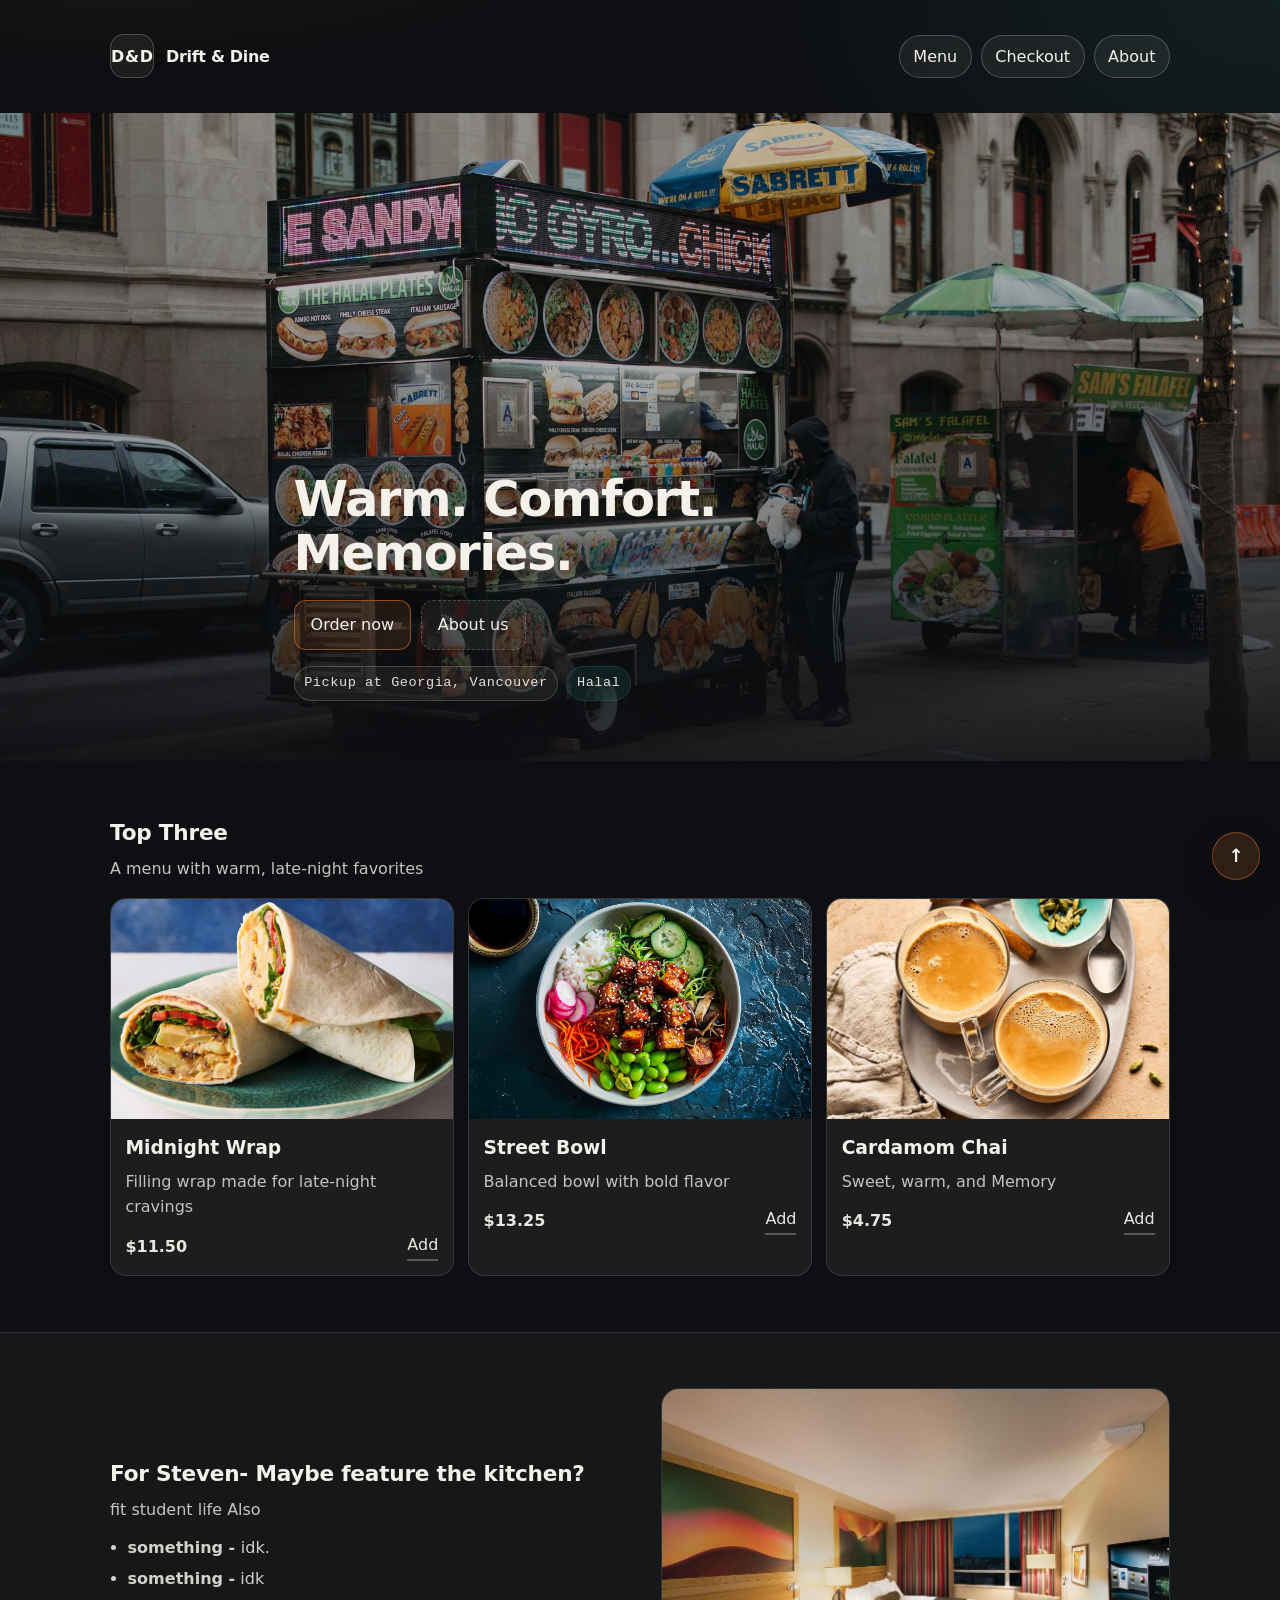
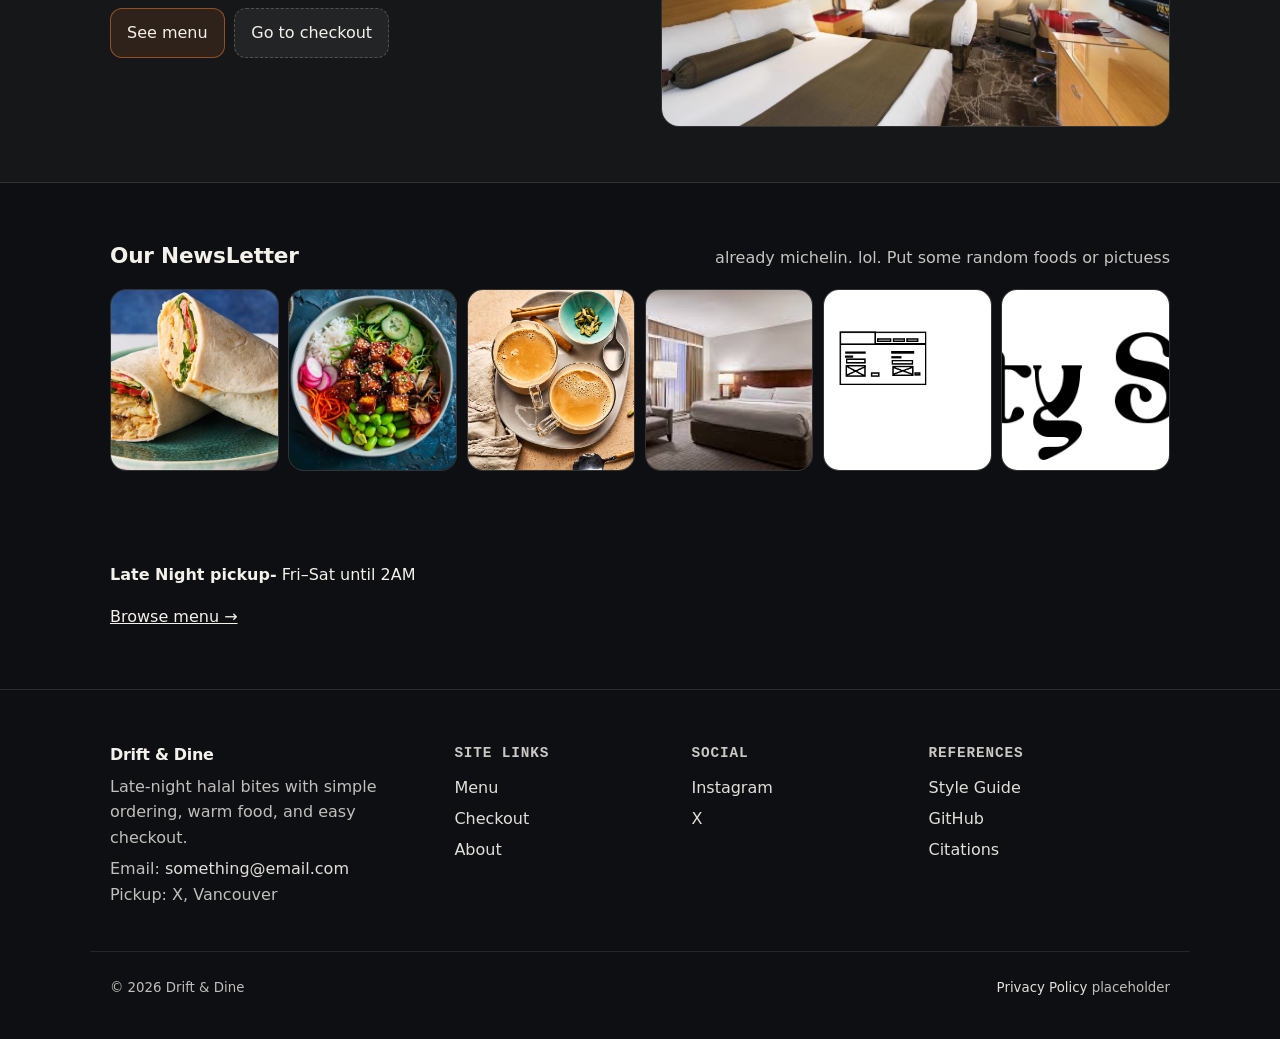
==== commit 1319185f: "Update index.html" ====
--- a/index.html
+++ b/index.html
@@ -185,6 +185,7 @@
         <div class="footer__col" aria-label="References">
           <h2 class="footer__title">References</h2>
           <a href="styleguide.html">Style Guide</a>
+          <a href="https://github.com/MechaKT/IAT339-P02">GitHub</a>
           <a href="styleguide.html#citations">Citations</a>
         </div>
       </div>
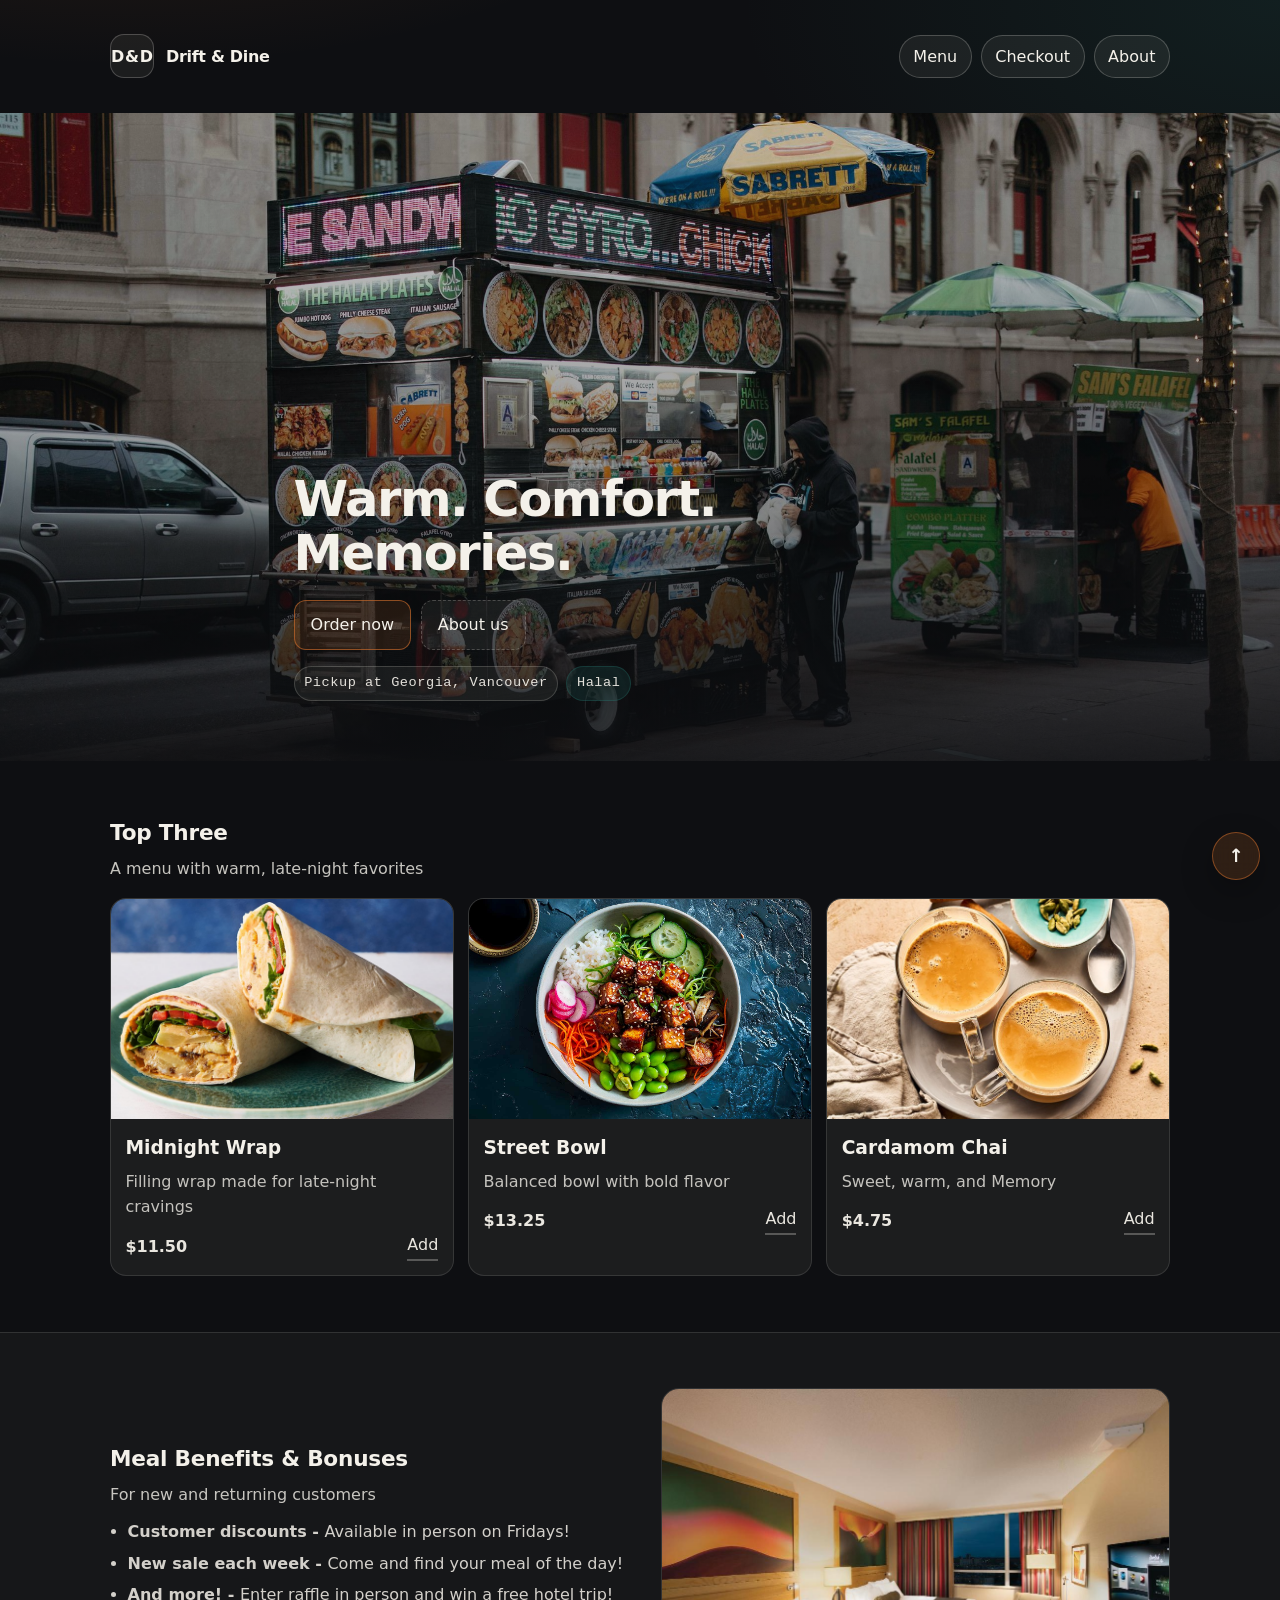
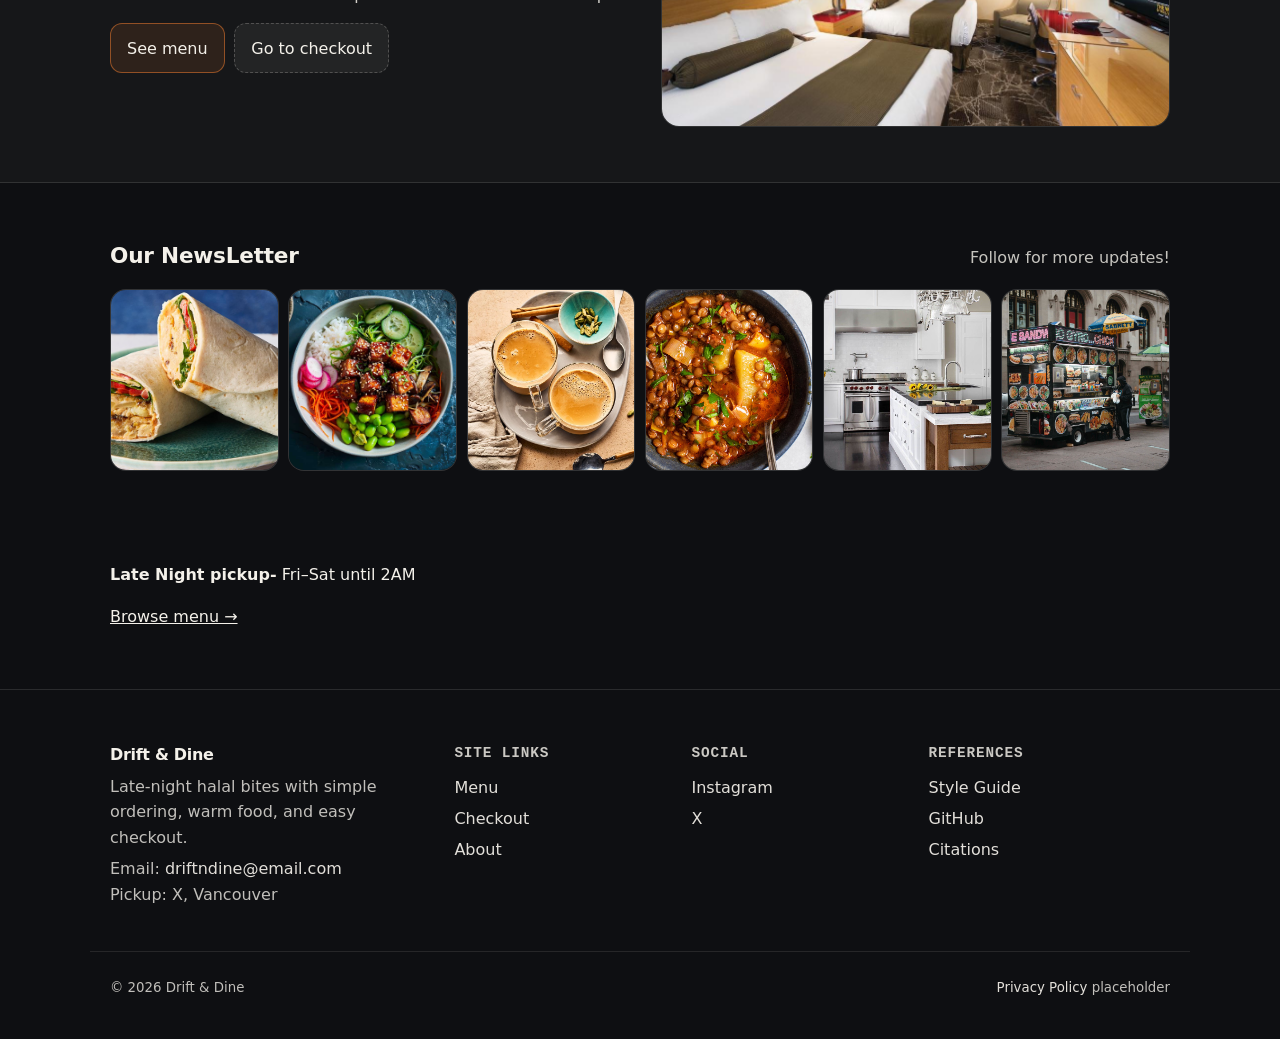
==== commit e0966955: "Completed content, citations, and other link details" ====
--- a/index.html
+++ b/index.html
@@ -99,13 +99,14 @@
       <section class="section section--alt" aria-label="Story split">
         <div class="container split">
           <div class="split__copy">
-            <h2 class="section__title">For Steven- Maybe feature the kitchen?</h2>
+            <h2 class="section__title">Meal Benefits &amp; Bonuses</h2>
             <p class="section__hint">
-               fit student life Also 
+               For new and returning customers
             </p>
             <ul class="bullets">
-              <li><strong>something - </strong>idk.</li>
-              <li><strong>something -</strong> idk</li>
+              <li><strong>Customer discounts - </strong>Available in person on Fridays!</li>
+              <li><strong>New sale each week - </strong>Come and find your meal of the day!</li>
+              <li><strong>And more! - </strong>Enter raffle in person and win a free hotel trip!</li>
             </ul>
             <div class="actions">
               <a class="btn btn--primary" href="prodlist.html">See menu</a>
@@ -121,7 +122,7 @@
         <div class="container">
           <header class="section__head section__head--row">
             <h2 class="section__title">Our NewsLetter</h2>
-            <p class="section__hint">already michelin. lol. Put some random foods or pictuess</p>
+            <p class="section__hint">Follow for more updates!</p>
           </header>
           <div class="grid" role="list" aria-label="Image grid">
             <a class="grid__item" href="midnight-wrap.html" role="listitem">
@@ -133,15 +134,16 @@
             <a class="grid__item" href="cardamom-chai.html" role="listitem">
               <img src="img/chai.jpg" alt="Chai close-up" loading="lazy" />
             </a>
+            <a class="grid__item" href="smoky-lentil-bowl.html" role="listitem">
+              <img src="img/smoky-lentil-bowl.jpg" alt="Lentil close-up" loading="lazy" />
+            </a>            
             <a class="grid__item" href="about.html" role="listitem">
-              <img src="img/hotel.jfif" alt="Atmosphere image" loading="lazy" />
+              <img src="img/kitchen.jpg" alt="White chef kitchen" loading="lazy" />
             </a>
             <a class="grid__item" href="about.html" role="listitem">
-              <img src="img/mockup.png" alt="Brand mockup" loading="lazy" />
-            </a>
-            <a class="grid__item" href="about.html" role="listitem">
-              <img src="img/reality-stone.png" alt="Texture image" loading="lazy" />
-            </a>
+              <img src="img/food-cart.jpg" alt="Food cart" loading="lazy" />
+            </a>
+
           </div>
         </div>
       </section>
@@ -164,7 +166,7 @@
             Late-night halal bites with simple ordering, warm food, and easy checkout.
           </p>
           <p class="footer__muted">
-            Email: <a href="mailto:something@email.com">something@email.com</a><br />
+            Email: <a href="mailto:driftndine@email.com">driftndine@email.com</a><br />
             Pickup: X, Vancouver
           </p>
         </div>
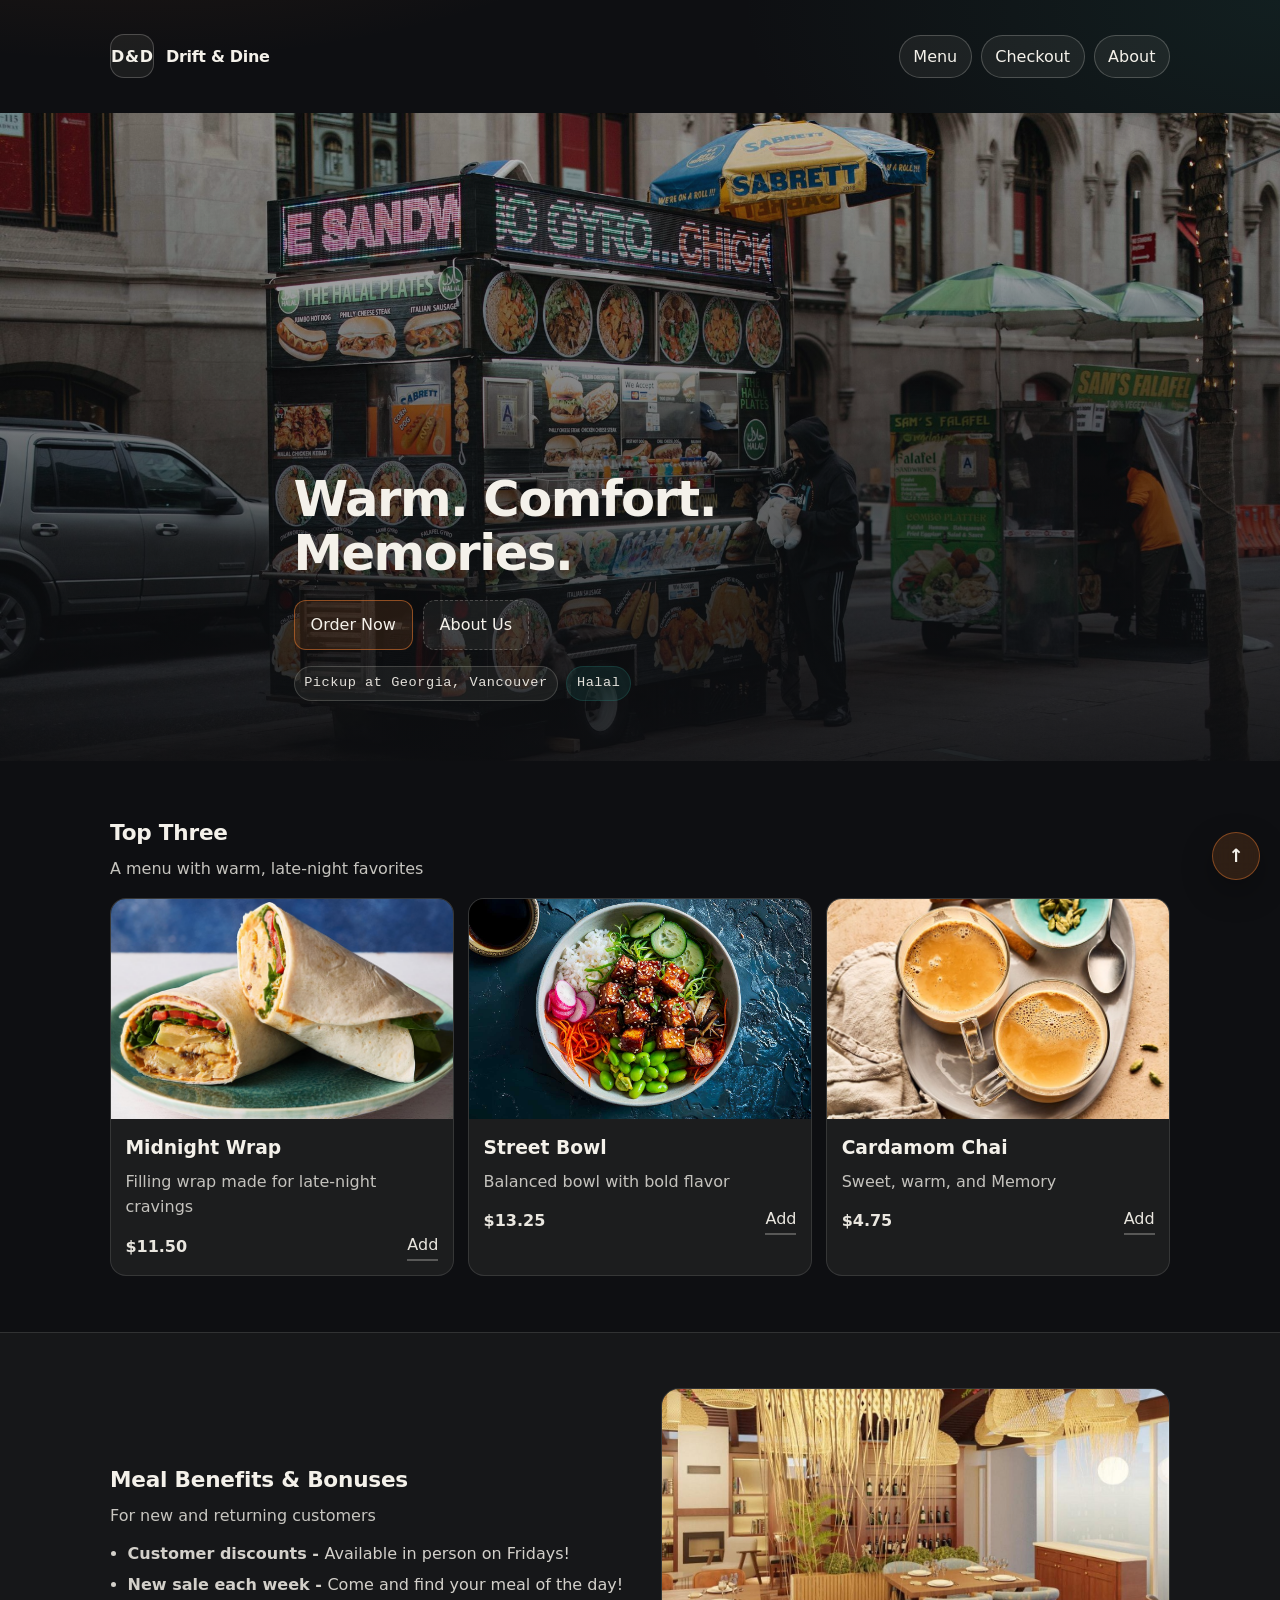
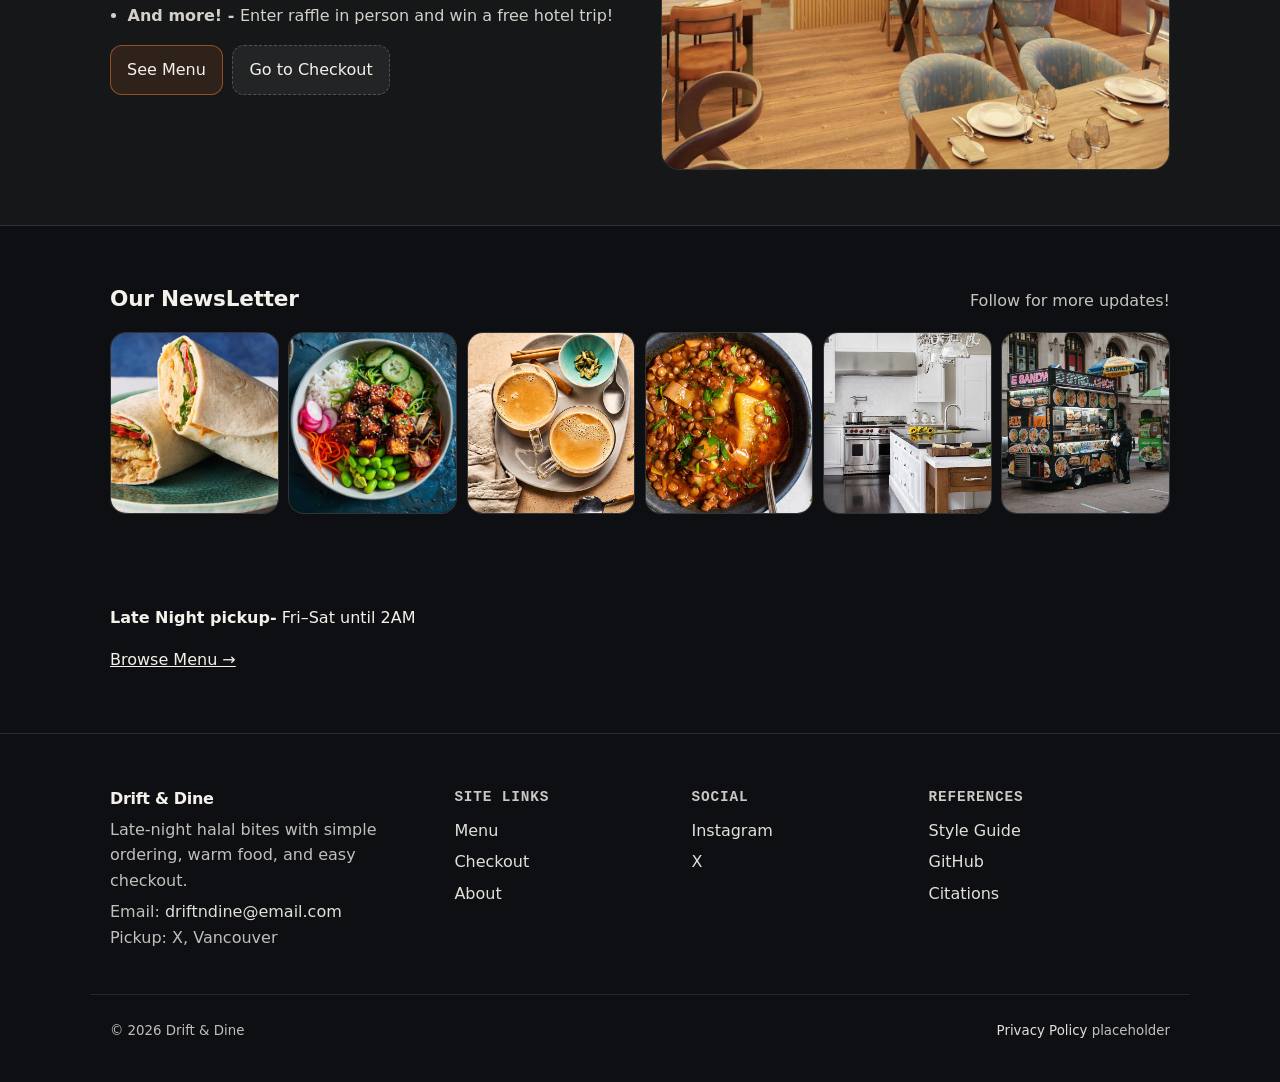
==== commit a715a383: "Changed certain text case sensitivity and certain image visibilities." ====
--- a/index.html
+++ b/index.html
@@ -32,8 +32,8 @@
           <p class="hero__sub">
           </p>
           <div class="hero__actions">
-            <a class="btn btn--primary" href="prodlist.html">Order now</a>
-            <a class="btn btn--ghost" href="about.html">About us</a>
+            <a class="btn btn--primary" href="prodlist.html">Order Now</a>
+            <a class="btn btn--ghost" href="about.html">About Us</a>
           </div>
           <div class="chips" aria-label="Quick info">
             <span class="chip">Pickup at Georgia, Vancouver</span>
@@ -109,8 +109,8 @@
               <li><strong>And more! - </strong>Enter raffle in person and win a free hotel trip!</li>
             </ul>
             <div class="actions">
-              <a class="btn btn--primary" href="prodlist.html">See menu</a>
-              <a class="btn btn--ghost" href="checkout.html">Go to checkout</a>
+              <a class="btn btn--primary" href="prodlist.html">See Menu</a>
+              <a class="btn btn--ghost" href="checkout.html">Go to Checkout</a>
             </div>
           </div>
           <div class="split__media">
@@ -152,7 +152,7 @@
     <section class="footer-note" aria-label="Late-night pickup note">
       <div class="container footer-note__inner">
         <p><strong>Late Night pickup-</strong> Fri–Sat until 2AM</p>
-        <a href="prodlist.html">Browse menu →</a>
+        <a href="prodlist.html">Browse Menu →</a>
       </div>
     </section>
 
--- a/css/main.css
+++ b/css/main.css
@@ -352,7 +352,7 @@
 .hero__overlay{
   position: absolute;
   inset: 0;
-  background: linear-gradient(to top, rgba(14,15,18,0.90), rgba(14,15,18,0.42) 45%, rgba(14,15,18,0.22));
+  background: linear-gradient(to top, rgba(14,15,18,0.90), rgba(14,15,18,0.60) 45%, rgba(14,15,18,0.22));
 }
 .hero__content{
   position: relative;
